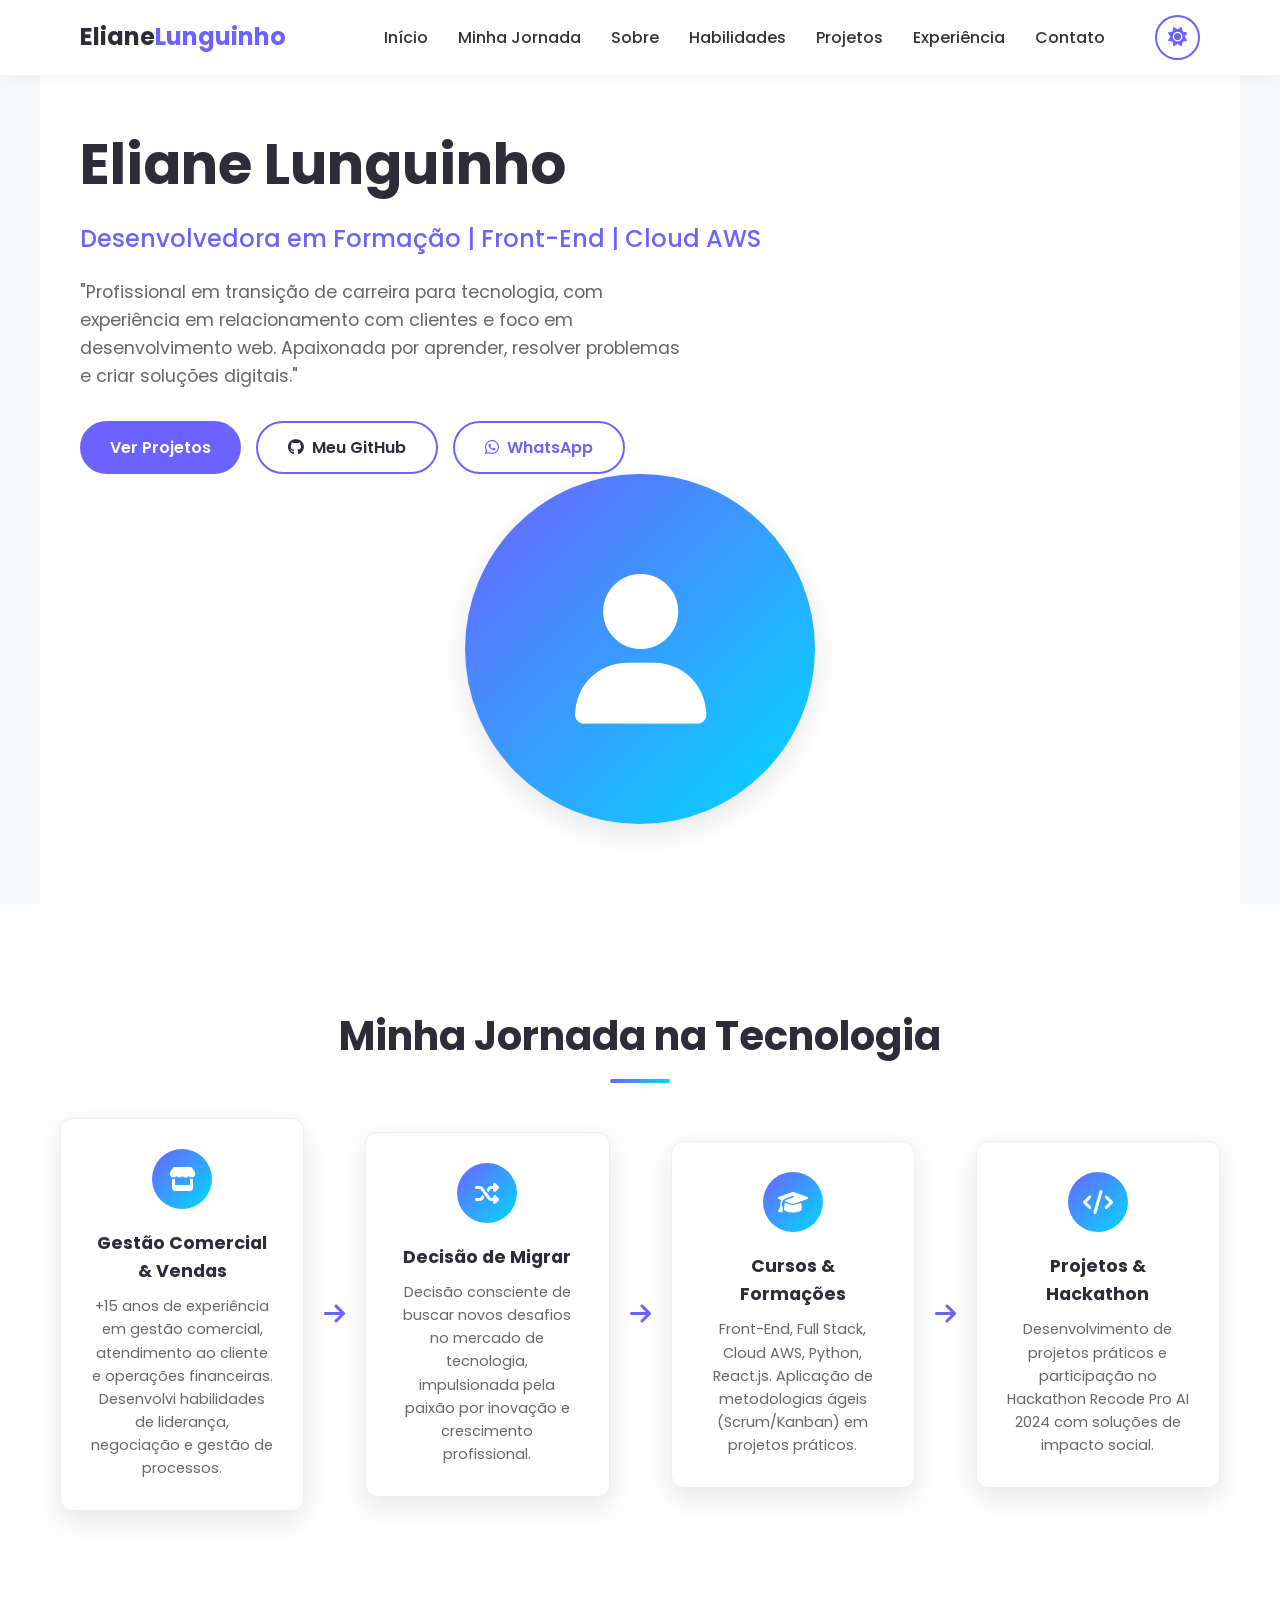
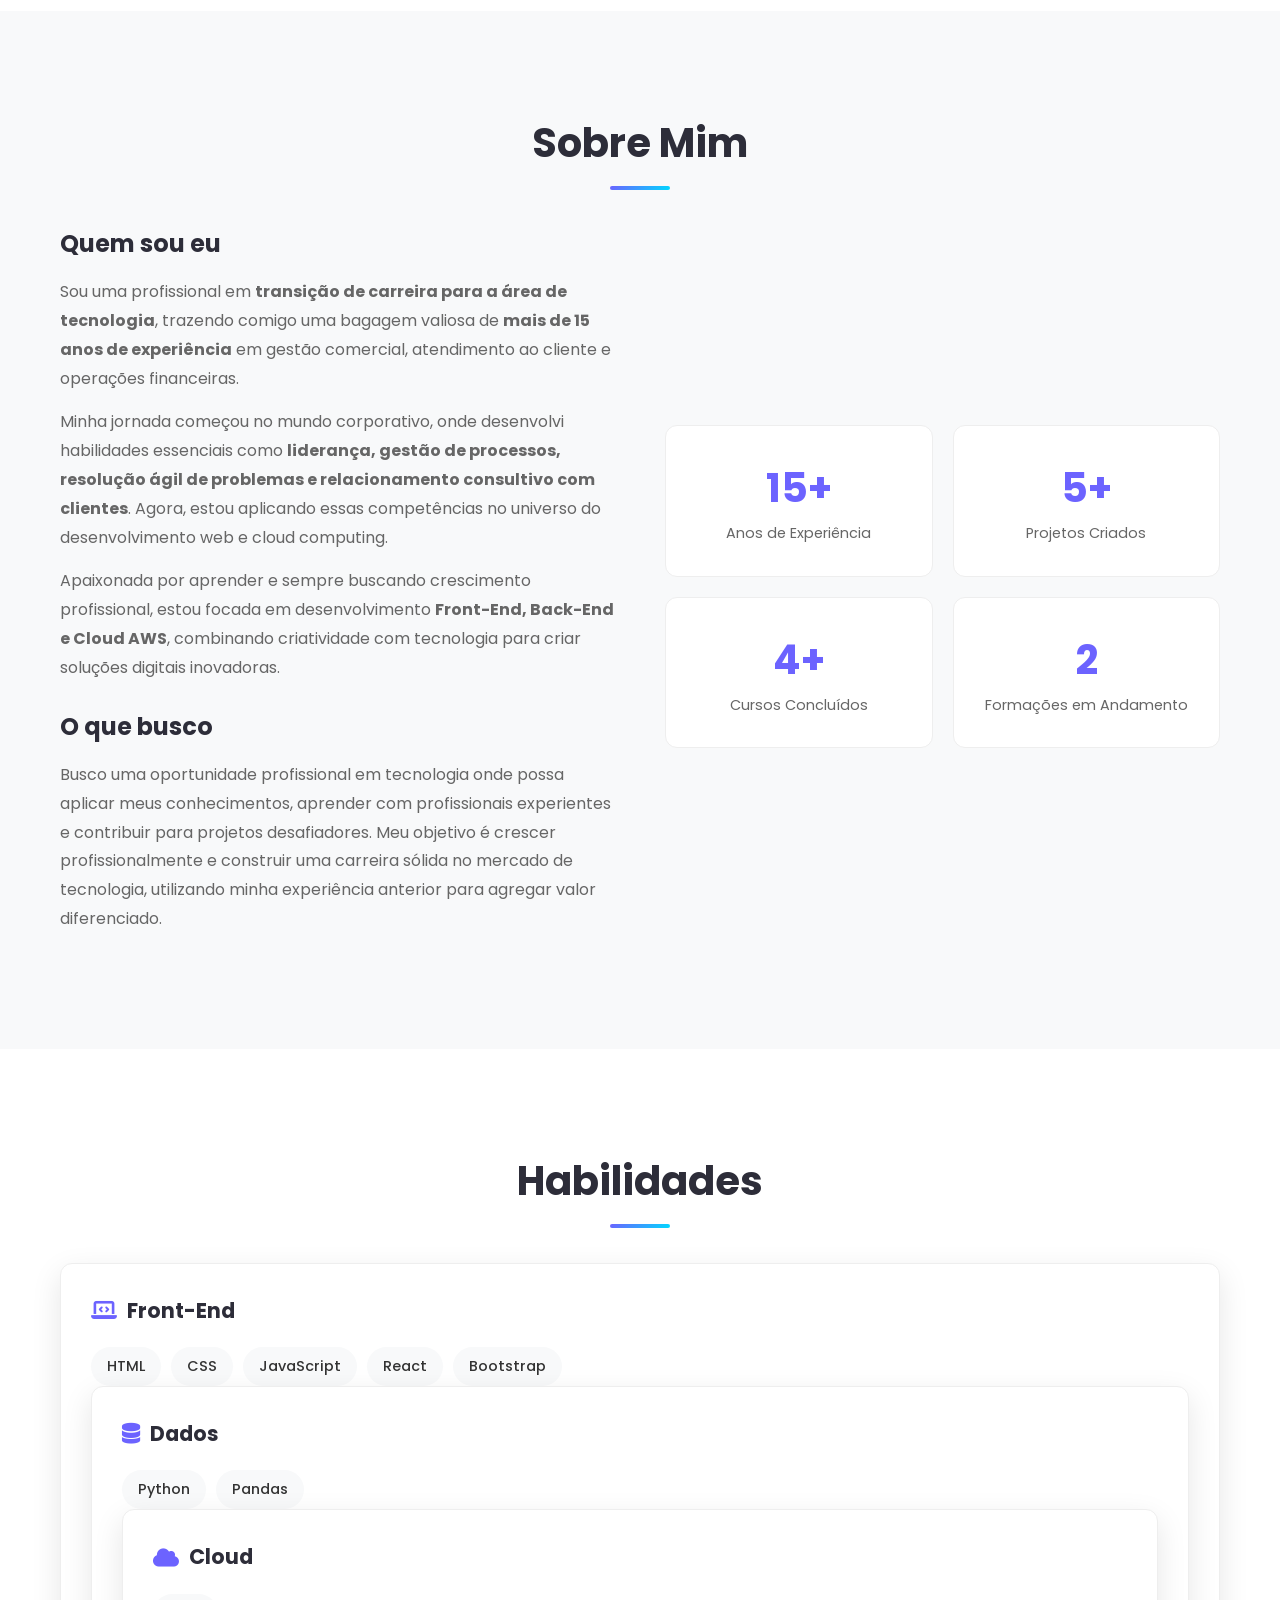
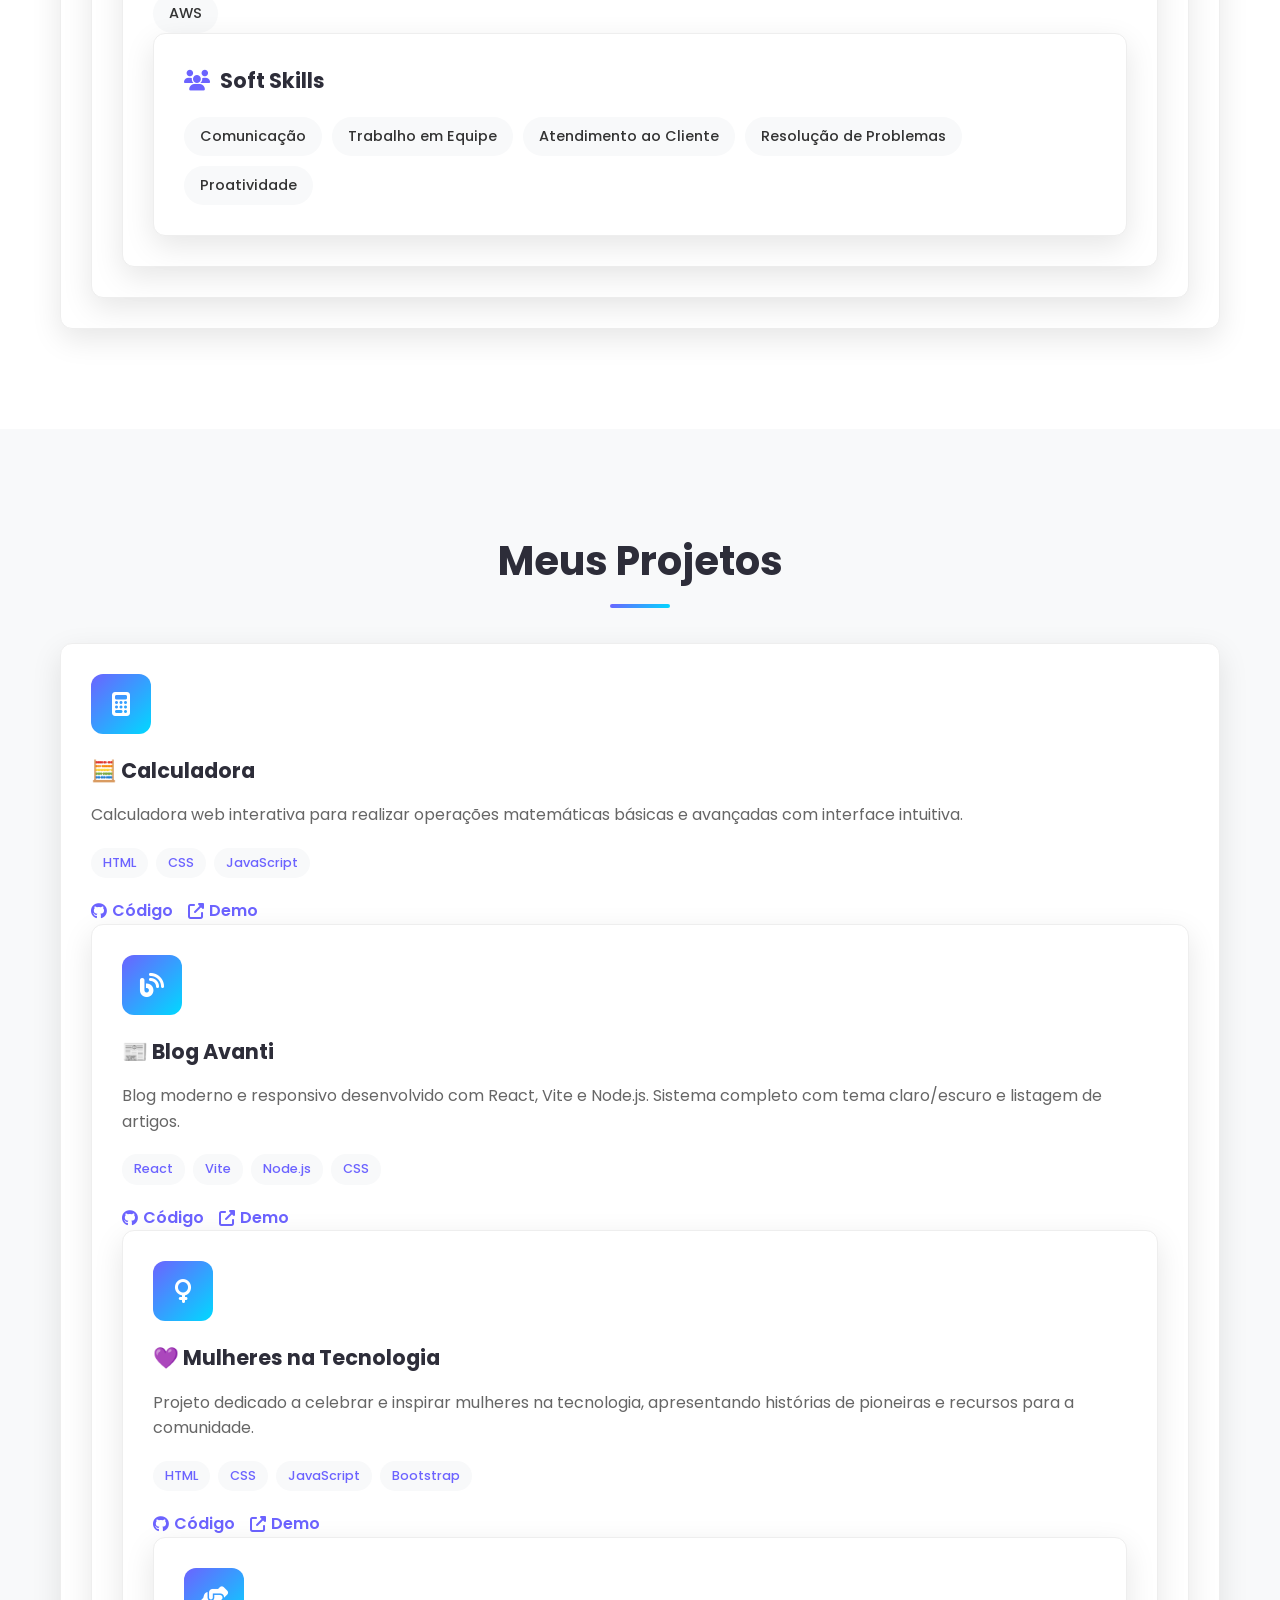
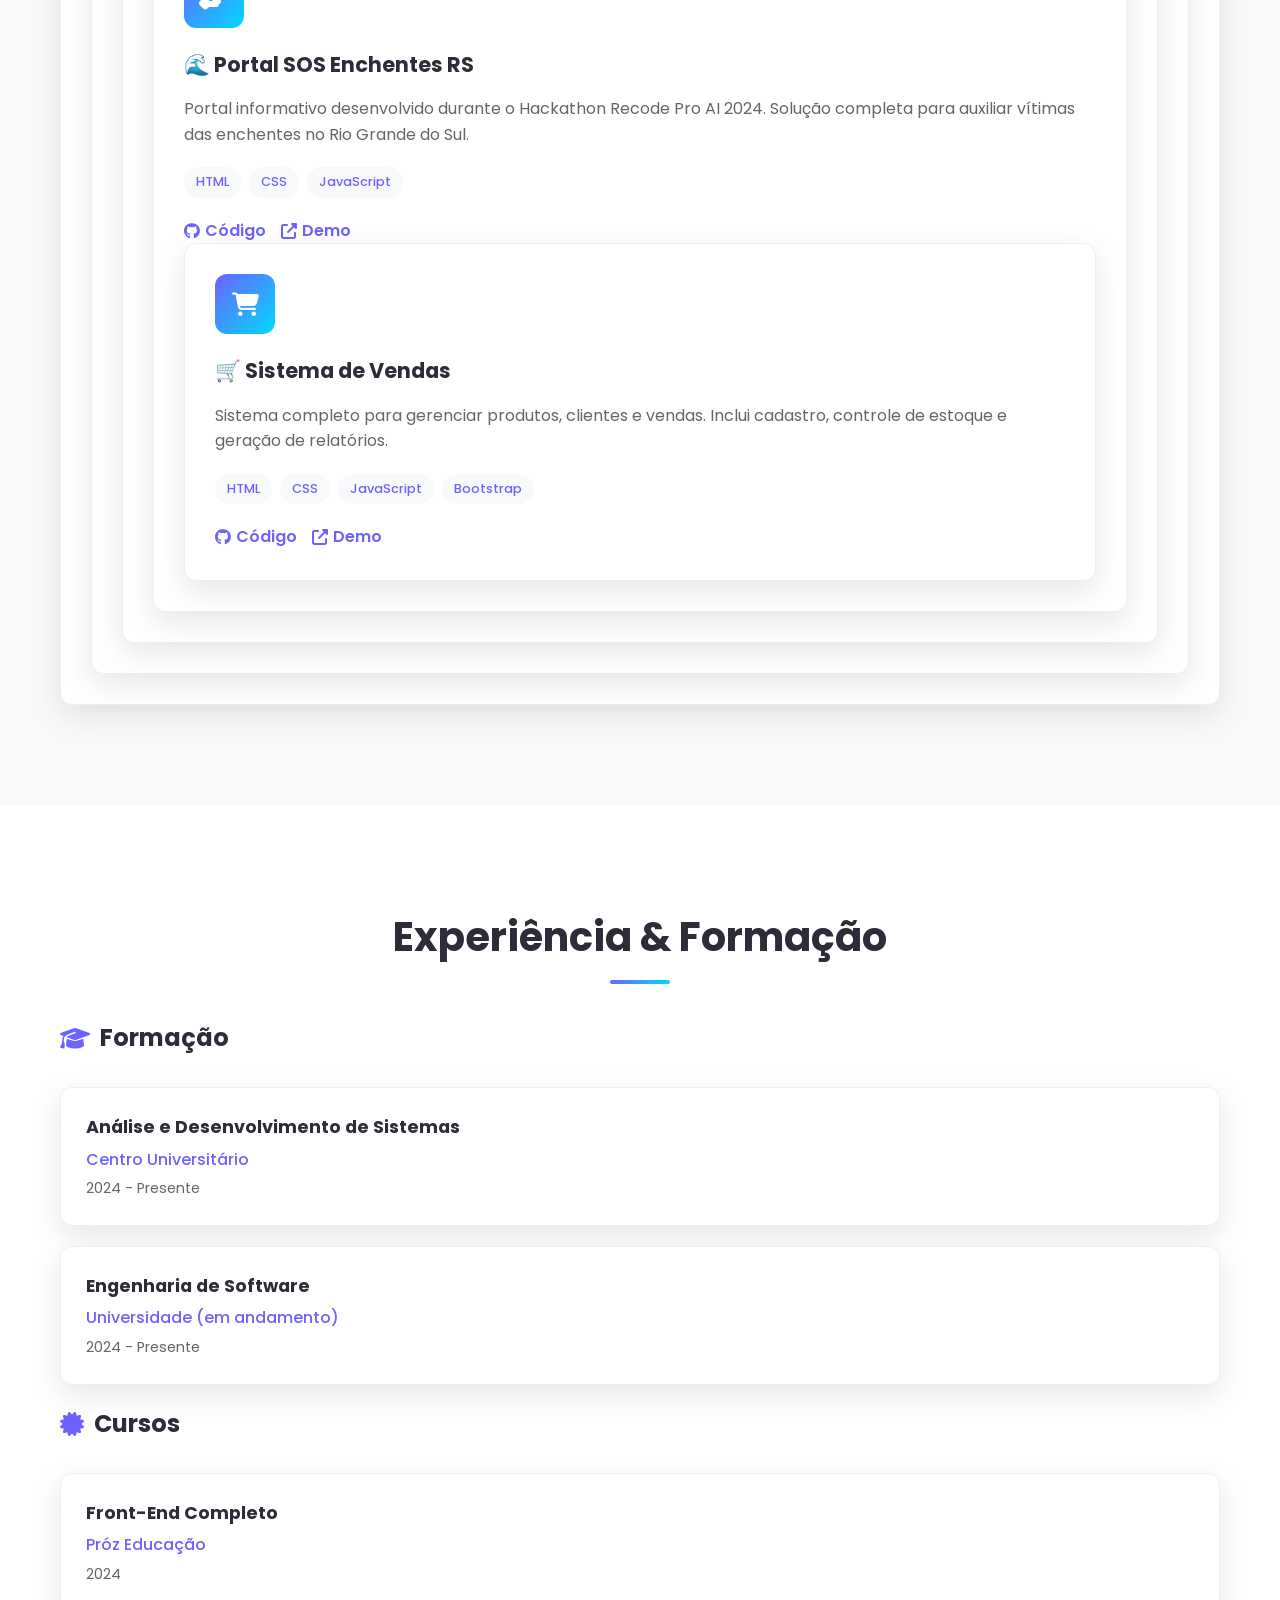
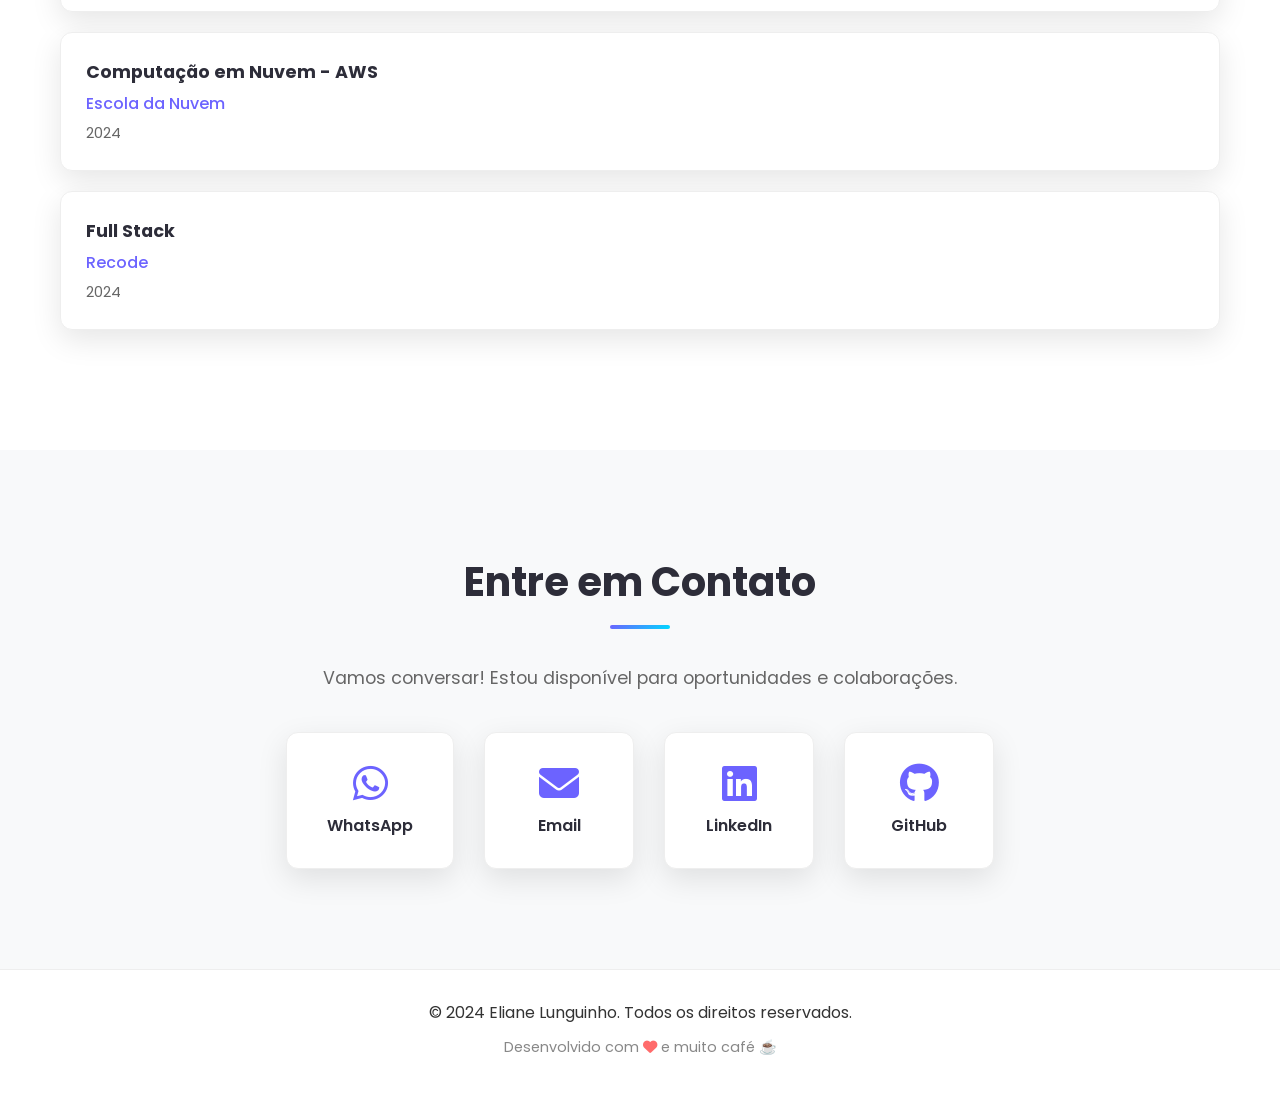
==== index.html @ 51c0f065 "first commit" ====
<!DOCTYPE html>
<html lang="pt-BR">
<head>
    <meta charset="UTF-8">
    <meta name="viewport" content="width=device-width, initial-scale=1.0">
    <title>Eliane Lunguinho | Desenvolvedora em Formação</title>
    <link rel="stylesheet" href="style.css">
    <link rel="preconnect" href="https://fonts.googleapis.com">
    <link rel="preconnect" href="https://fonts.gstatic.com" crossorigin>
    <link href="https://fonts.googleapis.com/css2?family=Poppins:wght@300;400;500;600;700&display=swap" rel="stylesheet">
    <link rel="stylesheet" href="https://cdnjs.cloudflare.com/ajax/libs/font-awesome/6.4.0/css/all.min.css">
</head>
<body>
    <!-- Header / Navegação -->
    <header class="header">
        <nav class="navbar">
            <div class="logo">
                <span class="logo-text">Eliane<span class="highlight">Lunguinho</span>
            </div>
            <ul class="nav-menu">
                <li><a href="#home">Início</a></li>
                <li><a href="#journey">Minha Jornada</a></li>
                <li><a href="#about">Sobre</a></li>
                <li><a href="#skills">Habilidades</a></li>
                <li><a href="#projects">Projetos</a></li>
                <li><a href="#experience">Experiência</a></li>
                <li><a href="#contact">Contato</a></li>
                <li>
                    <button class="theme-toggle" id="themeToggle" aria-label="Alternar tema">
                        <i class="fas fa-moon"></i>
                        <i class="fas fa-sun"></i>
                    </button>
                </li>
            </ul>
            <div class="hamburger">
                <span class="bar"></span>
                <span class="bar"></span>
                <span class="bar"></span>
            </div>
        </nav>
    </header>

    <!-- Hero Section -->
    <section id="home" class="hero">
        <div class="hero-content">
            <h1>Eliane Lunguinho</h1>
            <h2>Desenvolvedora em Formação | Front-End | Cloud AWS</h2>
            <p class="pitch">"Profissional em transição de carreira para tecnologia, com experiência em relacionamento com clientes e foco em desenvolvimento web. Apaixonada por aprender, resolver problemas e criar soluções digitais."</p>
            <div class="hero-buttons">
                <a href="#projects" class="btn btn-primary">Ver Projetos</a>
                <a href="https://github.com/ElianeLunguinho" target="_blank" rel="noopener noreferrer" class="btn btn-secondary"><i class="fab fa-github"></i> Meu GitHub</a>
                <a href="https://wa.me/5581987020752" target="_blank" rel="noopener noreferrer" class="btn btn-outline"><i class="fab fa-whatsapp"></i> WhatsApp</a>
            </div>
        <div class="hero-image">
            <div class="avatar-placeholder">
                <i class="fas fa-user"></i>
            </div>
    </section>

    <!-- Minha Jornada na Tecnologia -->
    <section id="journey" class="journey">
        <div class="container">
            <h2 class="section-title">Minha Jornada na Tecnologia</h2>
            <div class="journey-content">
                <div class="journey-card">
                    <div class="journey-icon">
                        <i class="fas fa-store"></i>
                    </div>
                    <h3>Gestão Comercial & Vendas</h3>
                    <p>+15 anos de experiência em gestão comercial, atendimento ao cliente e operações financeiras. Desenvolvi habilidades de liderança, negociação e gestão de processos.</p>
                </div>
                <div class="journey-arrow">
                    <i class="fas fa-arrow-right"></i>
                </div>
                <div class="journey-card">
                    <div class="journey-icon">
                        <i class="fas fa-random"></i>
                    </div>
                    <h3>Decisão de Migrar</h3>
                    <p>Decisão consciente de buscar novos desafios no mercado de tecnologia, impulsionada pela paixão por inovação e crescimento profissional.</p>
                </div>
                <div class="journey-arrow">
                    <i class="fas fa-arrow-right"></i>
                </div>
                <div class="journey-card">
                    <div class="journey-icon">
                        <i class="fas fa-graduation-cap"></i>
                    </div>
                    <h3>Cursos & Formações</h3>
                    <p>Front-End, Full Stack, Cloud AWS, Python, React.js. Aplicação de metodologias ágeis (Scrum/Kanban) em projetos práticos.</p>
                </div>
                <div class="journey-arrow">
                    <i class="fas fa-arrow-right"></i>
                </div>
                <div class="journey-card">
                    <div class="journey-icon">
                        <i class="fas fa-code"></i>
                    </div>
                    <h3>Projetos & Hackathon</h3>
                    <p>Desenvolvimento de projetos práticos e participação no Hackathon Recode Pro AI 2024 com soluções de impacto social.</p>
                </div>
        </div>
    </section>

    <!-- Sobre Mim -->
    <section id="about" class="about">
        <div class="container">
            <h2 class="section-title">Sobre Mim</h2>
            <div class="about-content">
                <div class="about-text">
                    <h3>Quem sou eu</h3>
                    <p>Sou uma profissional em <strong>transição de carreira para a área de tecnologia</strong>, trazendo comigo uma bagagem valiosa de <strong>mais de 15 anos de experiência</strong> em gestão comercial, atendimento ao cliente e operações financeiras.</p>
                    <p>Minha jornada começou no mundo corporativo, onde desenvolvi habilidades essenciais como <strong>liderança, gestão de processos, resolução ágil de problemas e relacionamento consultivo com clientes</strong>. Agora, estou aplicando essas competências no universo do desenvolvimento web e cloud computing.</p>
                    <p>Apaixonada por aprender e sempre buscando crescimento profissional, estou focada em desenvolvimento <strong>Front-End, Back-End e Cloud AWS</strong>, combinando criatividade com tecnologia para criar soluções digitais inovadoras.</p>
                    
                    <h3>O que busco</h3>
                    <p>Busco uma oportunidade profissional em tecnologia onde possa aplicar meus conhecimentos, aprender com profissionais experientes e contribuir para projetos desafiadores. Meu objetivo é crescer profissionalmente e construir uma carreira sólida no mercado de tecnologia, utilizando minha experiência anterior para agregar valor diferenciado.</p>
                </div>
                <div class="about-stats">
                    <div class="stat-item">
                        <span class="stat-number">15+</span>
                        <span class="stat-label">Anos de Experiência</span>
                    </div>
                    <div class="stat-item">
                        <span class="stat-number">5+</span>
                        <span class="stat-label">Projetos Criados</span>
                    </div>
                    <div class="stat-item">
                        <span class="stat-number">4+</span>
                        <span class="stat-label">Cursos Concluídos</span>
                    </div>
                    <div class="stat-item">
                        <span class="stat-number">2</span>
                        <span class="stat-label">Formações em Andamento</span>
                    </div>
                </div>
    </section>

    <!-- Habilidades -->
    <section id="skills" class="skills">
        <div class="container">
            <h2 class="section-title">Habilidades</h2>
            <div class="skills-grid">
                <div class="skill-category">
                    <h3><i class="fas fa-laptop-code"></i> Front-End</h3>
                    <div class="skill-tags">
                        <span class="skill-tag">HTML</span>
                        <span class="skill-tag">CSS</span>
                        <span class="skill-tag">JavaScript</span>
                        <span class="skill-tag">React</span>
                        <span class="skill-tag">Bootstrap</span>
                    </div>
                <div class="skill-category">
                    <h3><i class="fas fa-database"></i> Dados</h3>
                    <div class="skill-tags">
                        <span class="skill-tag">Python</span>
                        <span class="skill-tag">Pandas</span>
                    </div>
                <div class="skill-category">
                    <h3><i class="fas fa-cloud"></i> Cloud</h3>
                    <div class="skill-tags">
                        <span class="skill-tag">AWS</span>
                    </div>
                <div class="skill-category">
                    <h3><i class="fas fa-users"></i> Soft Skills</h3>
                    <div class="skill-tags">
                        <span class="skill-tag">Comunicação</span>
                        <span class="skill-tag">Trabalho em Equipe</span>
                        <span class="skill-tag">Atendimento ao Cliente</span>
                        <span class="skill-tag">Resolução de Problemas</span>
                        <span class="skill-tag">Proatividade</span>
                    </div>
            </div>
    </section>

    <!-- Projetos -->
    <section id="projects" class="projects">
        <div class="container">
            <h2 class="section-title">Meus Projetos</h2>
            <div class="projects-grid">
                <!-- Projeto 1: Calculadora -->
                <div class="project-card">
                    <div class="project-icon">
                        <i class="fas fa-calculator"></i>
                    </div>
                    <h3>🧮 Calculadora</h3>
                    <p class="project-description">Calculadora web interativa para realizar operações matemáticas básicas e avançadas com interface intuitiva.</p>
                    <div class="project-tech">
                        <span class="tech-tag">HTML</span>
                        <span class="tech-tag">CSS</span>
                        <span class="tech-tag">JavaScript</span>
                    </div>
                    <div class="project-links">
                        <a href="https://github.com/ElianeLunguinho/calculadora-" target="_blank" rel="noopener noreferrer" class="project-link"><i class="fab fa-github"></i> Código</a>
                        <a href="https://elianelunguinho.github.io/calculadora-/" target="_blank" rel="noopener noreferrer" class="project-link"><i class="fas fa-external-link-alt"></i> Demo</a>
                    </div>

                <!-- Projeto 2: Blog Avanti -->
                <div class="project-card">
                    <div class="project-icon">
                        <i class="fas fa-blog"></i>
                    </div>
                    <h3>📰 Blog Avanti</h3>
                    <p class="project-description">Blog moderno e responsivo desenvolvido com React, Vite e Node.js. Sistema completo com tema claro/escuro e listagem de artigos.</p>
                    <div class="project-tech">
                        <span class="tech-tag">React</span>
                        <span class="tech-tag">Vite</span>
                        <span class="tech-tag">Node.js</span>
                        <span class="tech-tag">CSS</span>
                    </div>
                    <div class="project-links">
                        <a href="https://github.com/ElianeLunguinho/BLOGAVANTI" target="_blank" rel="noopener noreferrer" class="project-link"><i class="fab fa-github"></i> Código</a>
                        <a href="https://elianelunguinho.github.io/BLOGAVANTI/" target="_blank" rel="noopener noreferrer" class="project-link"><i class="fas fa-external-link-alt"></i> Demo</a>
                    </div>

                <!-- Projeto 3: Mulheres na Tecnologia -->
                <div class="project-card">
                    <div class="project-icon">
                        <i class="fas fa-venus"></i>
                    </div>
                    <h3>💜 Mulheres na Tecnologia</h3>
                    <p class="project-description">Projeto dedicado a celebrar e inspirar mulheres na tecnologia, apresentando histórias de pioneiras e recursos para a comunidade.</p>
                    <div class="project-tech">
                        <span class="tech-tag">HTML</span>
                        <span class="tech-tag">CSS</span>
                        <span class="tech-tag">JavaScript</span>
                        <span class="tech-tag">Bootstrap</span>
                    </div>
                    <div class="project-links">
                        <a href="https://github.com/ElianeLunguinho/Mulheres-na-tecnologia-projeto-reco" target="_blank" rel="noopener noreferrer" class="project-link"><i class="fab fa-github"></i> Código</a>
                        <a href="https://mulheres-na-tecnologia-projeto-reco.vercel.app/" target="_blank" rel="noopener noreferrer" class="project-link"><i class="fas fa-external-link-alt"></i> Demo</a>
                    </div>

                <!-- Projeto 5: Portal SOS Enchentes RS - Hackathon Recode -->
                <div class="project-card">
                    <div class="project-icon">
                        <i class="fas fa-hands-helping"></i>
                    </div>
                    <h3>🌊 Portal SOS Enchentes RS</h3>
                    <p class="project-description">Portal informativo desenvolvido durante o Hackathon Recode Pro AI 2024. Solução completa para auxiliar vítimas das enchentes no Rio Grande do Sul.</p>
                    <div class="project-tech">
                        <span class="tech-tag">HTML</span>
                        <span class="tech-tag">CSS</span>
                        <span class="tech-tag">JavaScript</span>
                    </div>
                    <div class="project-links">
                        <a href="https://github.com/ElianeLunguinho/Hackathon2024Recode" target="_blank" rel="noopener noreferrer" class="project-link"><i class="fab fa-github"></i> Código</a>
                        <a href="projetos/Hackathon2024Recode/index.html" target="_blank" rel="noopener noreferrer" class="project-link"><i class="fas fa-external-link-alt"></i> Demo</a>
                    </div>

                <!-- Projeto 6: Sistema de Vendas -->
                <div class="project-card">
                    <div class="project-icon">
                        <i class="fas fa-shopping-cart"></i>
                    </div>
                    <h3>🛒 Sistema de Vendas</h3>
                    <p class="project-description">Sistema completo para gerenciar produtos, clientes e vendas. Inclui cadastro, controle de estoque e geração de relatórios.</p>
                    <div class="project-tech">
                        <span class="tech-tag">HTML</span>
                        <span class="tech-tag">CSS</span>
                        <span class="tech-tag">JavaScript</span>
                        <span class="tech-tag">Bootstrap</span>
                    </div>
                    <div class="project-links">
                        <a href="https://github.com/ElianeLunguinho/Sistema-De-Vendas" target="_blank" rel="noopener noreferrer" class="project-link"><i class="fab fa-github"></i> Código</a>
                        <a href="projetos/Sistema-De-Vendas/index.html" target="_blank" rel="noopener noreferrer" class="project-link"><i class="fas fa-external-link-alt"></i> Demo</a>
                    </div>
            </div>
    </section>

    <!-- Experiência e Formação -->
    <section id="experience" class="experience">
        <div class="container">
            <h2 class="section-title">Experiência & Formação</h2>
            <div class="experience-grid">
                <div class="experience-column">
                    <h3><i class="fas fa-graduation-cap"></i> Formação</h3>
                    <div class="experience-item">
                        <h4>Análise e Desenvolvimento de Sistemas</h4>
                        <p class="institution">Centro Universitário</p>
                        <p class="period">2024 - Presente</p>
                    </div>
                    <div class="experience-item">
                        <h4>Engenharia de Software</h4>
                        <p class="institution">Universidade (em andamento)</p>
                        <p class="period">2024 - Presente</p>
                    </div>
                <div class="experience-column">
                    <h3><i class="fas fa-certificate"></i> Cursos</h3>
                    <div class="experience-item">
                        <h4>Front-End Completo</h4>
                        <p class="institution">Próz Educação</p>
                        <p class="period">2024</p>
                    </div>
                    <div class="experience-item">
                        <h4>Computação em Nuvem - AWS</h4>
                        <p class="institution">Escola da Nuvem</p>
                        <p class="period">2024</p>
                    </div>
                    <div class="experience-item">
                        <h4>Full Stack</h4>
                        <p class="institution">Recode</p>
                        <p class="period">2024</p>
                    </div>
            </div>
    </section>

    <!-- Contato -->
    <section id="contact" class="contact">
        <div class="container">
            <h2 class="section-title">Entre em Contato</h2>
            <p class="contact-subtitle">Vamos conversar! Estou disponível para oportunidades e colaborações.</p>
            <div class="contact-links">
                <a href="https://wa.me/5581987020752" target="_blank" rel="noopener noreferrer" class="contact-link">
                    <i class="fab fa-whatsapp"></i>
                    <span>WhatsApp</span>
                </a>
                <a href="mailto:elianelunguinho123@gmail.com" target="_blank" rel="noopener noreferrer" class="contact-link">
                    <i class="fas fa-envelope"></i>
                    <span>Email</span>
                </a>
                <a href="https://www.linkedin.com/in/eliane-lunguinho" target="_blank" rel="noopener noreferrer" class="contact-link">
                    <i class="fab fa-linkedin"></i>
                    <span>LinkedIn</span>
                </a>
                <a href="https://github.com/ElianeLunguinho" target="_blank" rel="noopener noreferrer" class="contact-link">
                    <i class="fab fa-github"></i>
                    <span>GitHub</span>
                </a>
            </div>
    </section>

    <!-- Footer -->
    <footer class="footer">
        <div class="container">
            <p>&copy; 2024 Eliane Lunguinho. Todos os direitos reservados.</p>
            <p class="footer-note">Desenvolvido com <i class="fas fa-heart"></i> e muito café ☕</p>
        </div>
    </footer>

    <script src="script.js"></script>
</body>
</html>
---- style.css ----
/* ========================================
   Variables & Reset - Light Theme (Default)
======================================== */
:root {
    /* Light Theme Colors */
    --primary-color: #6C63FF;
    --secondary-color: #2D2D39;
    --accent-color: #00D9FF;
    --text-color: #333333;
    --text-light: #666666;
    --text-muted: #888888;
    --bg-light: #F8F9FA;
    --bg-white: #FFFFFF;
    --bg-card: #FFFFFF;
    --bg-gradient: linear-gradient(135deg, #6C63FF 0%, #00D9FF 100%);
    --shadow: 0 10px 30px rgba(0, 0, 0, 0.1);
    --shadow-hover: 0 20px 40px rgba(108, 99, 255, 0.2);
    --transition: all 0.3s ease;
    --border-radius: 12px;
    --max-width: 1200px;
    
    /* Theme specific */
    --header-bg: rgba(255, 255, 255, 0.95);
    --border-color: #eee;
    --nav-bg: #FFFFFF;
}

/* Dark Theme */
[data-theme="dark"] {
    --primary-color: #6C63FF;
    --secondary-color: #E0E0E0;
    --accent-color: #00D9FF;
    --text-color: #E0E0E0;
    --text-light: #A0A0A0;
    --text-muted: #707070;
    --bg-light: #0F0F1A;
    --bg-white: #1A1A2E;
    --bg-card: #16213E;
    --bg-gradient: linear-gradient(135deg, #6C63FF 0%, #00D9FF 100%);
    --shadow: 0 10px 30px rgba(0, 0, 0, 0.3);
    --shadow-hover: 0 20px 40px rgba(108, 99, 255, 0.25);
    --header-bg: rgba(15, 15, 26, 0.95);
    --border-color: rgba(108, 99, 255, 0.1);
    --nav-bg: #1A1A2E;
}

* {
    margin: 0;
    padding: 0;
    box-sizing: border-box;
}

html {
    scroll-behavior: smooth;
}

body {
    font-family: 'Poppins', sans-serif;
    line-height: 1.6;
    color: var(--text-color);
    background-color: var(--bg-light);
    transition: background-color 0.3s ease, color 0.3s ease;
}

a {
    text-decoration: none;
    color: inherit;
}

ul {
    list-style: none;
}

.container {
    max-width: var(--max-width);
    margin: 0 auto;
    padding: 0 20px;
}

/* ========================================
   Theme Toggle Button
======================================== */
.theme-toggle {
    background: var(--bg-card);
    border: 2px solid var(--primary-color);
    border-radius: 50%;
    width: 45px;
    height: 45px;
    cursor: pointer;
    display: flex;
    align-items: center;
    justify-content: center;
    transition: var(--transition);
    margin-left: 20px;
}

.theme-toggle:hover {
    transform: scale(1.1);
    box-shadow: 0 0 15px rgba(108, 99, 255, 0.4);
}

.theme-toggle i {
    font-size: 1.2rem;
    color: var(--primary-color);
    transition: var(--transition);
}

[data-theme="dark"] .theme-toggle .fa-sun {
    display: none;
}

[data-theme="dark"] .theme-toggle .fa-moon {
    display: block;
}

[data-theme="dark"] .theme-toggle .fa-sun {
    display: none;
}

[data-theme="dark"] .theme-toggle .fa-moon {
    display: none;
}

[data-theme="dark"] .theme-toggle .fa-sun {
    display: block;
}

.theme-toggle .fa-moon {
    display: none;
}

/* ========================================
   Header & Navigation
======================================== */
.header {
    position: fixed;
    top: 0;
    left: 0;
    width: 100%;
    background: var(--header-bg);
    -webkit-backdrop-filter: blur(10px);
    backdrop-filter: blur(10px);
    z-index: 1000;
    box-shadow: 0 2px 20px rgba(0, 0, 0, 0.05);
    transition: background 0.3s ease;
}

[data-theme="dark"] .header {
    box-shadow: 0 2px 20px rgba(0, 0, 0, 0.3);
}

.navbar {
    display: flex;
    justify-content: space-between;
    align-items: center;
    padding: 15px 40px;
    max-width: var(--max-width);
    margin: 0 auto;
}

.logo-text {
    font-size: 1.5rem;
    font-weight: 700;
    color: var(--secondary-color);
    transition: color 0.3s ease;
}

.logo-text .highlight {
    color: var(--primary-color);
}

.nav-menu {
    display: flex;
    gap: 30px;
    align-items: center;
}

.nav-menu a {
    font-weight: 500;
    color: var(--text-color);
    transition: var(--transition);
    position: relative;
}

.nav-menu a::after {
    content: '';
    position: absolute;
    bottom: -5px;
    left: 0;
    width: 0;
    height: 2px;
    background: var(--primary-color);
    transition: var(--transition);
}

.nav-menu a:hover {
    color: var(--primary-color);
}

.nav-menu a:hover::after {
    width: 100%;
}

.hamburger {
    display: none;
    cursor: pointer;
}

.bar {
    display: block;
    width: 25px;
    height: 3px;
    margin: 5px auto;
    background: var(--text-color);
    transition: var(--transition);
}

/* ========================================
   Hero Section
======================================== */
.hero {
    min-height: 100vh;
    display: flex;
    align-items: center;
    justify-content: space-between;
    padding: 120px 40px 80px;
    max-width: var(--max-width);
    margin: 0 auto;
    gap: 50px;
    background: var(--bg-white);
    transition: background 0.3s ease;
}

[data-theme="dark"] .hero {
    background: linear-gradient(180deg, #0F0F1A 0%, #1A1A2E 100%);
}

.hero-content {
    flex: 1;
}

.hero h1 {
    font-size: 3.5rem;
    font-weight: 700;
    color: var(--secondary-color);
    margin-bottom: 10px;
    animation: fadeInUp 0.8s ease;
    transition: color 0.3s ease;
}

.hero h2 {
    font-size: 1.5rem;
    font-weight: 500;
    color: var(--primary-color);
    margin-bottom: 20px;
    animation: fadeInUp 0.8s ease 0.2s both;
}

.pitch {
    font-size: 1.1rem;
    color: var(--text-light);
    margin-bottom: 30px;
    max-width: 600px;
    animation: fadeInUp 0.8s ease 0.4s both;
    transition: color 0.3s ease;
}

.hero-buttons {
    display: flex;
    flex-wrap: wrap;
    gap: 15px;
    animation: fadeInUp 0.8s ease 0.6s both;
}

.btn {
    padding: 12px 30px;
    border-radius: 30px;
    font-weight: 600;
    font-size: 1rem;
    transition: var(--transition);
    display: inline-flex;
    align-items: center;
    gap: 8px;
}

.btn-primary {
    background: var(--primary-color);
    color: white;
}

.btn-primary:hover {
    background: #5a52d5;
    transform: translateY(-3px);
    box-shadow: 0 10px 20px rgba(108, 99, 255, 0.3);
}

.btn-secondary {
    background: var(--bg-card);
    color: var(--secondary-color);
    border: 2px solid var(--primary-color);
}

[data-theme="dark"] .btn-secondary {
    color: white;
}

.btn-secondary:hover {
    background: var(--primary-color);
    color: white;
    transform: translateY(-3px);
    box-shadow: 0 10px 20px rgba(108, 99, 255, 0.4);
}

.btn-outline {
    border: 2px solid var(--primary-color);
    color: var(--primary-color);
}

.btn-outline:hover {
    background: var(--primary-color);
    color: white;
    transform: translateY(-3px);
}

.hero-image {
    flex: 1;
    display: flex;
    justify-content: center;
    animation: fadeInRight 1s ease;
}

.avatar-placeholder {
    width: 350px;
    height: 350px;
    border-radius: 50%;
    background: var(--bg-gradient);
    display: flex;
    align-items: center;
    justify-content: center;
    box-shadow: var(--shadow);
    transition: var(--transition);
}

[data-theme="dark"] .avatar-placeholder {
    box-shadow: 0 0 50px rgba(108, 99, 255, 0.4);
    border: 4px solid rgba(108, 99, 255, 0.3);
}

.avatar-placeholder i {
    font-size: 150px;
    color: white;
}

/* ========================================
   Section Title
======================================== */
.section-title {
    font-size: 2.5rem;
    font-weight: 700;
    color: var(--secondary-color);
    text-align: center;
    margin-bottom: 50px;
    position: relative;
    transition: color 0.3s ease;
}

.section-title::after {
    content: '';
    position: absolute;
    bottom: -15px;
    left: 50%;
    transform: translateX(-50%);
    width: 60px;
    height: 4px;
    background: var(--bg-gradient);
    border-radius: 2px;
}

/* ========================================
   Journey Section
======================================== */
.journey {
    padding: 100px 0;
    background: var(--bg-white);
    transition: background 0.3s ease;
}

[data-theme="dark"] .journey {
    background: #1A1A2E;
}

.journey-content {
    display: flex;
    align-items: center;
    justify-content: center;
    gap: 20px;
    flex-wrap: wrap;
}

.journey-card {
    background: var(--bg-card);
    padding: 30px;
    border-radius: var(--border-radius);
    box-shadow: var(--shadow);
    text-align: center;
    flex: 1;
    min-width: 200px;
    max-width: 250px;
    transition: var(--transition);
    border: 1px solid var(--border-color);
}

.journey-card:hover {
    transform: translateY(-10px);
    box-shadow: var(--shadow-hover);
    border-color: var(--primary-color);
}

.journey-icon {
    width: 60px;
    height: 60px;
    border-radius: 50%;
    background: var(--bg-gradient);
    display: flex;
    align-items: center;
    justify-content: center;
    margin: 0 auto 20px;
}

.journey-icon i {
    font-size: 24px;
    color: white;
}

.journey-card h3 {
    font-size: 1.1rem;
    color: var(--secondary-color);
    margin-bottom: 10px;
    transition: color 0.3s ease;
}

.journey-card p {
    font-size: 0.9rem;
    color: var(--text-light);
    transition: color 0.3s ease;
}

.journey-arrow {
    color: var(--primary-color);
    font-size: 1.5rem;
}

/* ========================================
   About Section
======================================== */
.about {
    padding: 100px 0;
    background: var(--bg-light);
    transition: background 0.3s ease;
}

[data-theme="dark"] .about {
    background: #0F0F1A;
}

.about-content {
    display: grid;
    grid-template-columns: 1fr 1fr;
    gap: 50px;
    align-items: center;
}

.about-text h3 {
    font-size: 1.5rem;
    color: var(--secondary-color);
    margin: 25px 0 15px;
    transition: color 0.3s ease;
}

.about-text h3:first-child {
    margin-top: 0;
}

.about-text p {
    color: var(--text-light);
    margin-bottom: 15px;
    line-height: 1.8;
    transition: color 0.3s ease;
}

.about-stats {
    display: grid;
    grid-template-columns: repeat(2, 1fr);
    gap: 20px;
}

.stat-item {
    background: var(--bg-card);
    padding: 30px;
    border-radius: var(--border-radius);
    text-align: center;
    color: white;
    transition: var(--transition);
    border: 1px solid var(--border-color);
}

[data-theme="dark"] .stat-item {
    border: 1px solid rgba(108, 99, 255, 0.2);
}

.stat-item:hover {
    transform: scale(1.05);
    border-color: var(--primary-color);
}

[data-theme="dark"] .stat-item:hover {
    box-shadow: 0 0 30px rgba(108, 99, 255, 0.2);
}

.stat-number {
    display: block;
    font-size: 2.5rem;
    font-weight: 700;
    color: var(--primary-color);
    transition: color 0.3s ease;
}

.stat-label {
    font-size: 0.9rem;
    color: var(--text-light);
    transition: color 0.3s ease;
}

/* ========================================
   Skills Section
======================================== */
.skills {
    padding: 100px 0;
    background: var(--bg-white);
    transition: background 0.3s ease;
}

[data-theme="dark"] .skills {
    background: #1A1A2E;
}

.skills-grid {
    display: grid;
    grid-template-columns: repeat(auto-fit, minmax(250px, 1fr));
    gap: 30px;
}

.skill-category {
    background: var(--bg-card);
    padding: 30px;
    border-radius: var(--border-radius);
    box-shadow: var(--shadow);
    transition: var(--transition);
    border: 1px solid var(--border-color);
}

.skill-category:hover {
    transform: translateY(-5px);
    box-shadow: var(--shadow-hover);
    border-color: var(--primary-color);
}

.skill-category h3 {
    font-size: 1.3rem;
    color: var(--secondary-color);
    margin-bottom: 20px;
    display: flex;
    align-items: center;
    gap: 10px;
    transition: color 0.3s ease;
}

.skill-category h3 i {
    color: var(--primary-color);
}

.skill-tags {
    display: flex;
    flex-wrap: wrap;
    gap: 10px;
}

.skill-tag {
    background: var(--bg-light);
    color: var(--text-color);
    padding: 8px 16px;
    border-radius: 20px;
    font-size: 0.9rem;
    font-weight: 500;
    transition: var(--transition);
}

[data-theme="dark"] .skill-tag {
    background: rgba(108, 99, 255, 0.15);
    color: var(--primary-color);
    border: 1px solid rgba(108, 99, 255, 0.2);
}

.skill-tag:hover {
    background: var(--primary-color);
    color: white;
}

/* ========================================
   Projects Section
======================================== */
.projects {
    padding: 100px 0;
    background: var(--bg-light);
    transition: background 0.3s ease;
}

[data-theme="dark"] .projects {
    background: #0F0F1A;
}

.projects-grid {
    display: grid;
    grid-template-columns: repeat(auto-fit, minmax(280px, 1fr));
    gap: 30px;
}

.project-card {
    background: var(--bg-card);
    border-radius: var(--border-radius);
    padding: 30px;
    box-shadow: var(--shadow);
    transition: var(--transition);
    border: 1px solid var(--border-color);
}

.project-card:hover {
    transform: translateY(-10px);
    box-shadow: var(--shadow-hover);
    border-color: var(--primary-color);
}

.project-icon {
    width: 60px;
    height: 60px;
    border-radius: var(--border-radius);
    background: var(--bg-gradient);
    display: flex;
    align-items: center;
    justify-content: center;
    margin-bottom: 20px;
}

.project-icon i {
    font-size: 24px;
    color: white;
}

.project-card h3 {
    font-size: 1.3rem;
    color: var(--secondary-color);
    margin-bottom: 15px;
    transition: color 0.3s ease;
}

.project-description {
    color: var(--text-light);
    margin-bottom: 20px;
    line-height: 1.6;
    transition: color 0.3s ease;
}

.project-tech {
    display: flex;
    flex-wrap: wrap;
    gap: 8px;
    margin-bottom: 20px;
}

.tech-tag {
    background: var(--bg-light);
    color: var(--primary-color);
    padding: 5px 12px;
    border-radius: 15px;
    font-size: 0.8rem;
    font-weight: 500;
    transition: var(--transition);
}

[data-theme="dark"] .tech-tag {
    background: rgba(108, 99, 255, 0.15);
    border: 1px solid rgba(108, 99, 255, 0.2);
}

.project-links {
    display: flex;
    gap: 15px;
}

.project-link {
    display: inline-flex;
    align-items: center;
    gap: 5px;
    color: var(--primary-color);
    font-weight: 600;
    transition: var(--transition);
}

.project-link:hover {
    color: var(--accent-color);
}

/* ========================================
   Experience Section
======================================== */
.experience {
    padding: 100px 0;
    background: var(--bg-white);
    transition: background 0.3s ease;
}

[data-theme="dark"] .experience {
    background: #1A1A2E;
}

.experience-grid {
    display: grid;
    grid-template-columns: repeat(auto-fit, minmax(300px, 1fr));
    gap: 40px;
}

.experience-column h3 {
    font-size: 1.5rem;
    color: var(--secondary-color);
    margin-bottom: 30px;
    display: flex;
    align-items: center;
    gap: 10px;
    transition: color 0.3s ease;
}

.experience-column h3 i {
    color: var(--primary-color);
}

.experience-item {
    background: var(--bg-card);
    padding: 25px;
    border-radius: var(--border-radius);
    box-shadow: var(--shadow);
    margin-bottom: 20px;
    transition: var(--transition);
    border: 1px solid var(--border-color);
}

.experience-item:hover {
    transform: translateX(10px);
    border-color: var(--primary-color);
}

.experience-item h4 {
    font-size: 1.1rem;
    color: var(--secondary-color);
    margin-bottom: 5px;
    transition: color 0.3s ease;
}

.experience-item .institution {
    color: var(--primary-color);
    font-weight: 500;
    margin-bottom: 5px;
}

.experience-item .period {
    color: var(--text-light);
    font-size: 0.9rem;
    transition: color 0.3s ease;
}

/* ========================================
   Contact Section
======================================== */
.contact {
    padding: 100px 0;
    text-align: center;
    background: var(--bg-light);
    transition: background 0.3s ease;
}

[data-theme="dark"] .contact {
    background: #0F0F1A;
}

.contact-subtitle {
    font-size: 1.1rem;
    color: var(--text-light);
    margin-bottom: 40px;
    transition: color 0.3s ease;
}

.contact-links {
    display: flex;
    justify-content: center;
    gap: 30px;
    flex-wrap: wrap;
}

.contact-link {
    display: flex;
    flex-direction: column;
    align-items: center;
    gap: 10px;
    padding: 30px 40px;
    background: var(--bg-card);
    border-radius: var(--border-radius);
    box-shadow: var(--shadow);
    transition: var(--transition);
    min-width: 150px;
    border: 1px solid var(--border-color);
}

.contact-link:hover {
    transform: translateY(-10px);
    box-shadow: var(--shadow-hover);
    border-color: var(--primary-color);
}

.contact-link i {
    font-size: 2.5rem;
    color: var(--primary-color);
}

.contact-link span {
    font-weight: 600;
    color: var(--secondary-color);
    transition: color 0.3s ease;
}

/* ========================================
   Footer
======================================== */
.footer {
    background: var(--bg-card);
    color: var(--text-color);
    padding: 30px 0;
    text-align: center;
    border-top: 1px solid var(--border-color);
    transition: all 0.3s ease;
}

[data-theme="dark"] .footer {
    background: #0a0a14;
    border-top: 1px solid rgba(108, 99, 255, 0.2);
}

[data-theme="dark"] .footer p {
    color: var(--text-light);
}

.footer p {
    margin-bottom: 10px;
}

.footer-note {
    color: var(--text-muted);
    font-size: 0.9rem;
    transition: color 0.3s ease;
}

[data-theme="dark"] .footer-note {
    color: var(--text-muted);
}

.footer-note i {
    color: #ff6b6b;
}

/* ========================================
   Animations
======================================== */
@keyframes fadeInUp {
    from {
        opacity: 0;
        transform: translateY(30px);
    }
    to {
        opacity: 1;
        transform: translateY(0);
    }
}

@keyframes fadeInRight {
    from {
        opacity: 0;
        transform: translateX(30px);
    }
    to {
        opacity: 1;
        transform: translateX(0);
    }
}

/* ========================================
   Responsive Design
======================================== */
@media (max-width: 992px) {
    .hero {
        flex-direction: column;
        text-align: center;
        padding: 100px 20px 60px;
    }

    .hero-content {
        order: 2;
    }

    .hero-image {
        order: 1;
    }

    .pitch {
        margin: 0 auto 30px;
    }

    .hero-buttons {
        justify-content: center;
    }

    .about-content {
        grid-template-columns: 1fr;
    }

    .about-stats {
        justify-items: center;
    }
}

@media (max-width: 768px) {
    .navbar {
        padding: 15px 20px;
    }

    .hamburger {
        display: block;
        z-index: 1001;
    }

    .hamburger.active .bar:nth-child(1) {
        transform: translateY(8px) rotate(45deg);
    }

    .hamburger.active .bar:nth-child(2) {
        opacity: 0;
    }

    .hamburger.active .bar:nth-child(3) {
        transform: translateY(-8px) rotate(-45deg);
    }

    .nav-menu {
        position: fixed;
        left: -100%;
        top: 0;
        gap: 0;
        flex-direction: column;
        background: var(--nav-bg);
        width: 100%;
        height: 100vh;
        text-align: center;
        transition: 0.3s;
        padding-top: 80px;
    }

    .nav-menu.active {
        left: 0;
    }

    .nav-menu li {
        padding: 20px;
    }

    .hero h1 {
        font-size: 2.5rem;
    }

    .hero h2 {
        font-size: 1.2rem;
    }

    .avatar-placeholder {
        width: 250px;
        height: 250px;
    }

    .avatar-placeholder i {
        font-size: 100px;
    }

    .section-title {
        font-size: 2rem;
    }

    .journey-content {
        flex-direction: column;
    }

    .journey-arrow {
        transform: rotate(90deg);
    }

    .journey-card {
        max-width: 100%;
    }
}

@media (max-width: 480px) {
    .hero h1 {
        font-size: 2rem;
    }

    .btn {
        padding: 10px 20px;
        font-size: 0.9rem;
    }

    .hero-buttons {
        flex-direction: column;
        align-items: center;
    }

    .section-title {
        font-size: 1.8rem;
    }

    .stat-item {
        padding: 20px;
    }

    .stat-number {
        font-size: 2rem;
    }
}
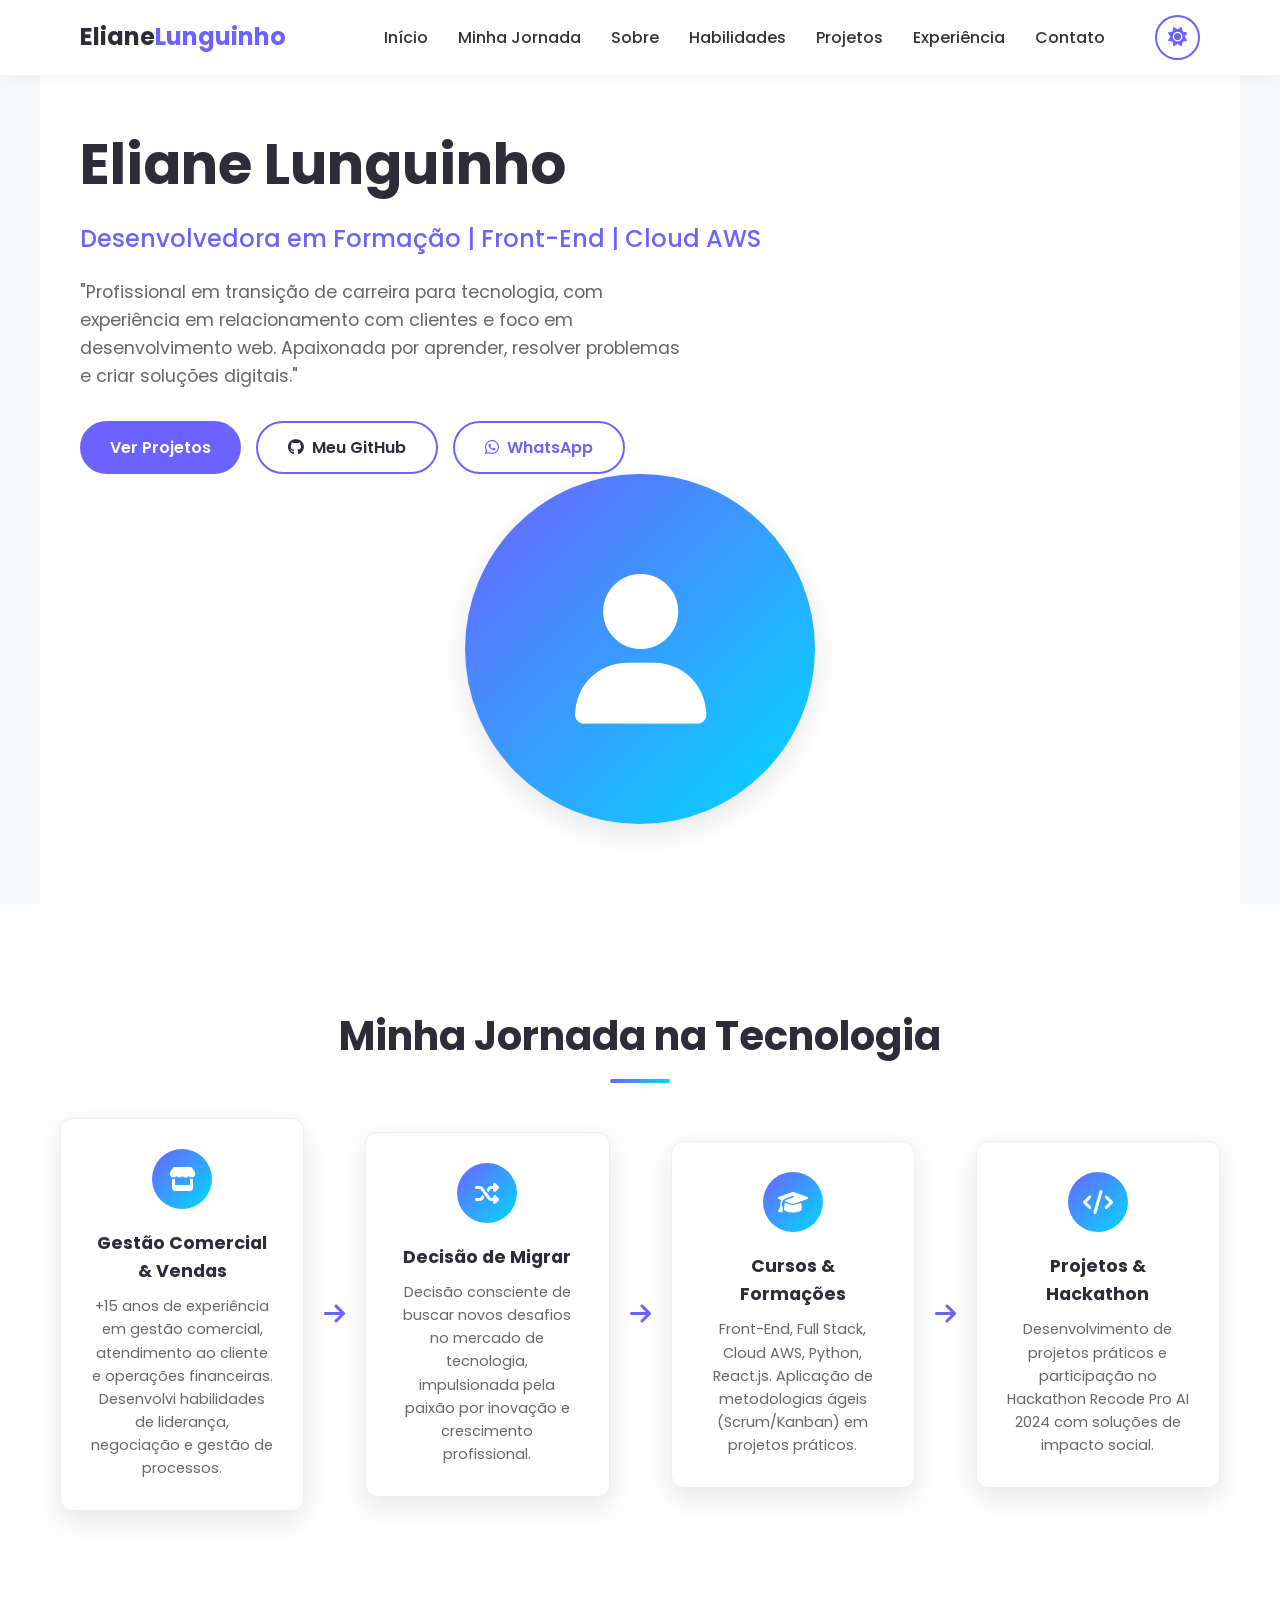
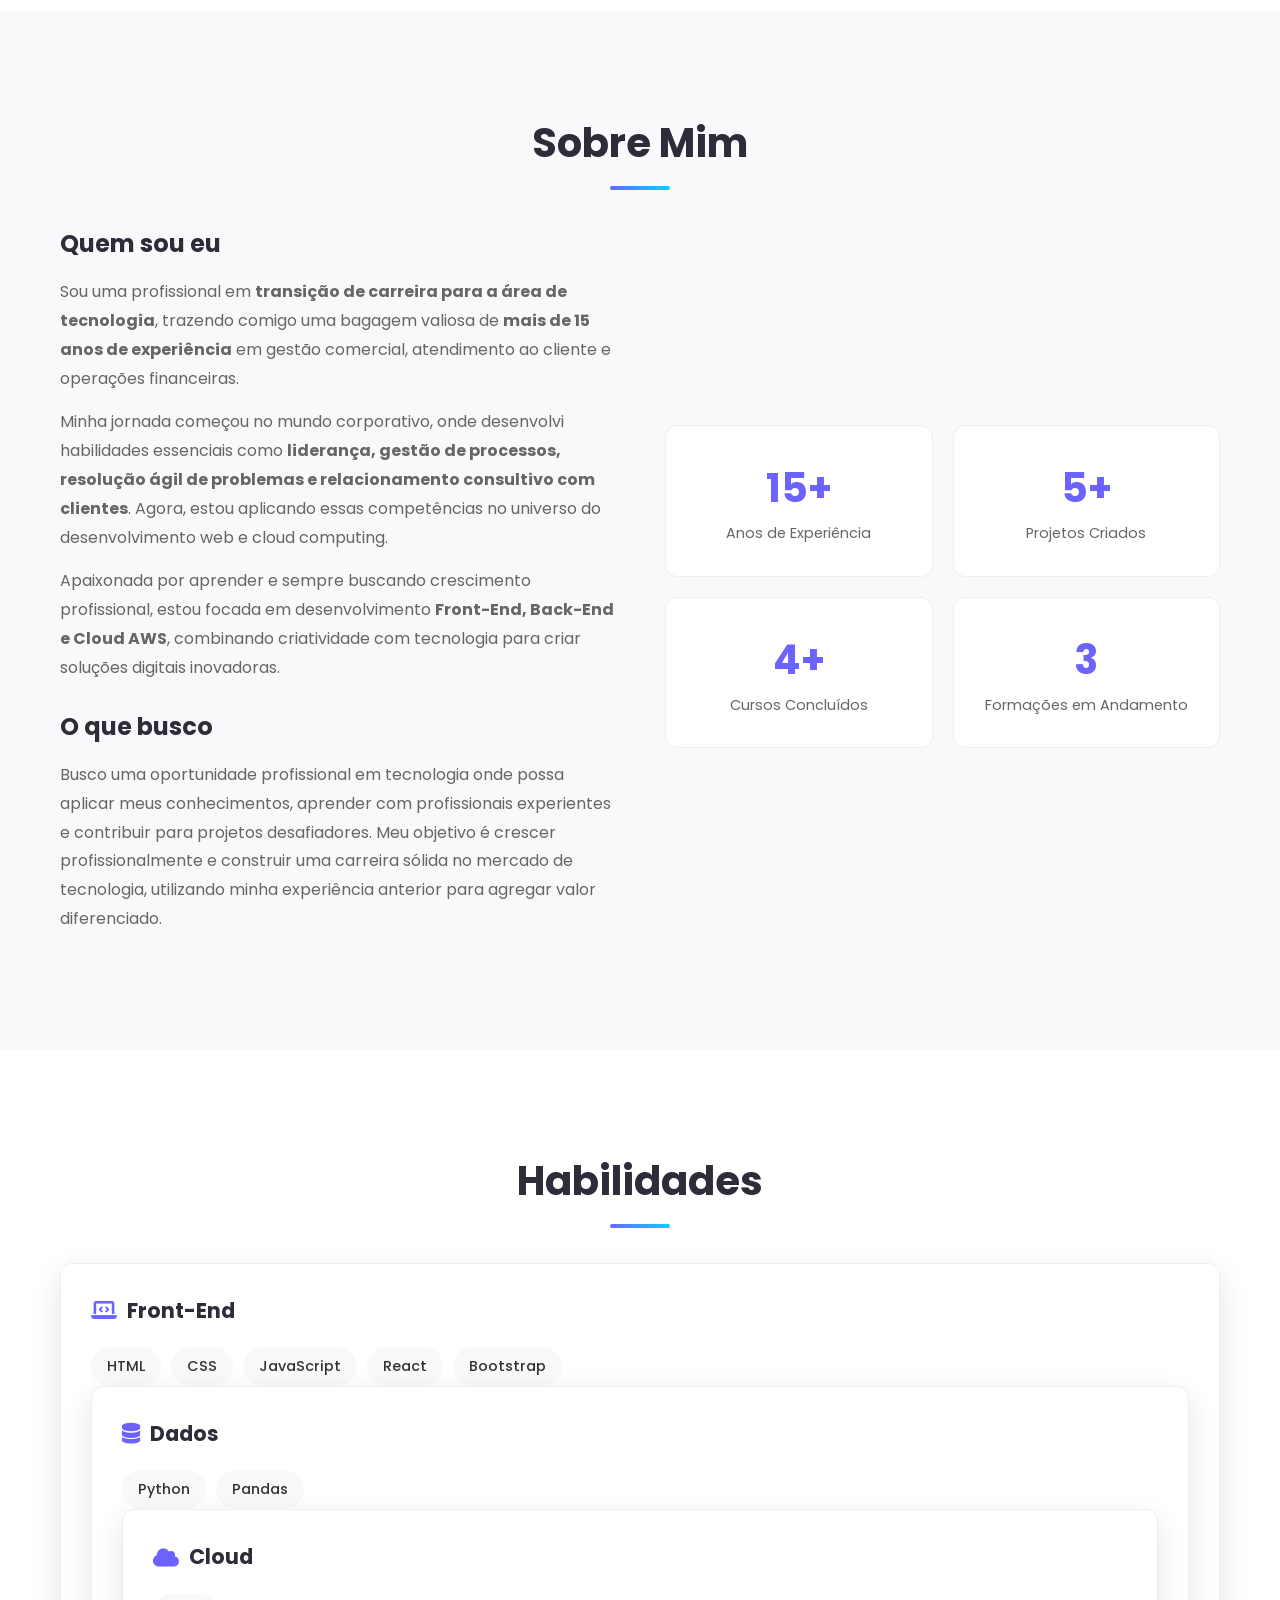
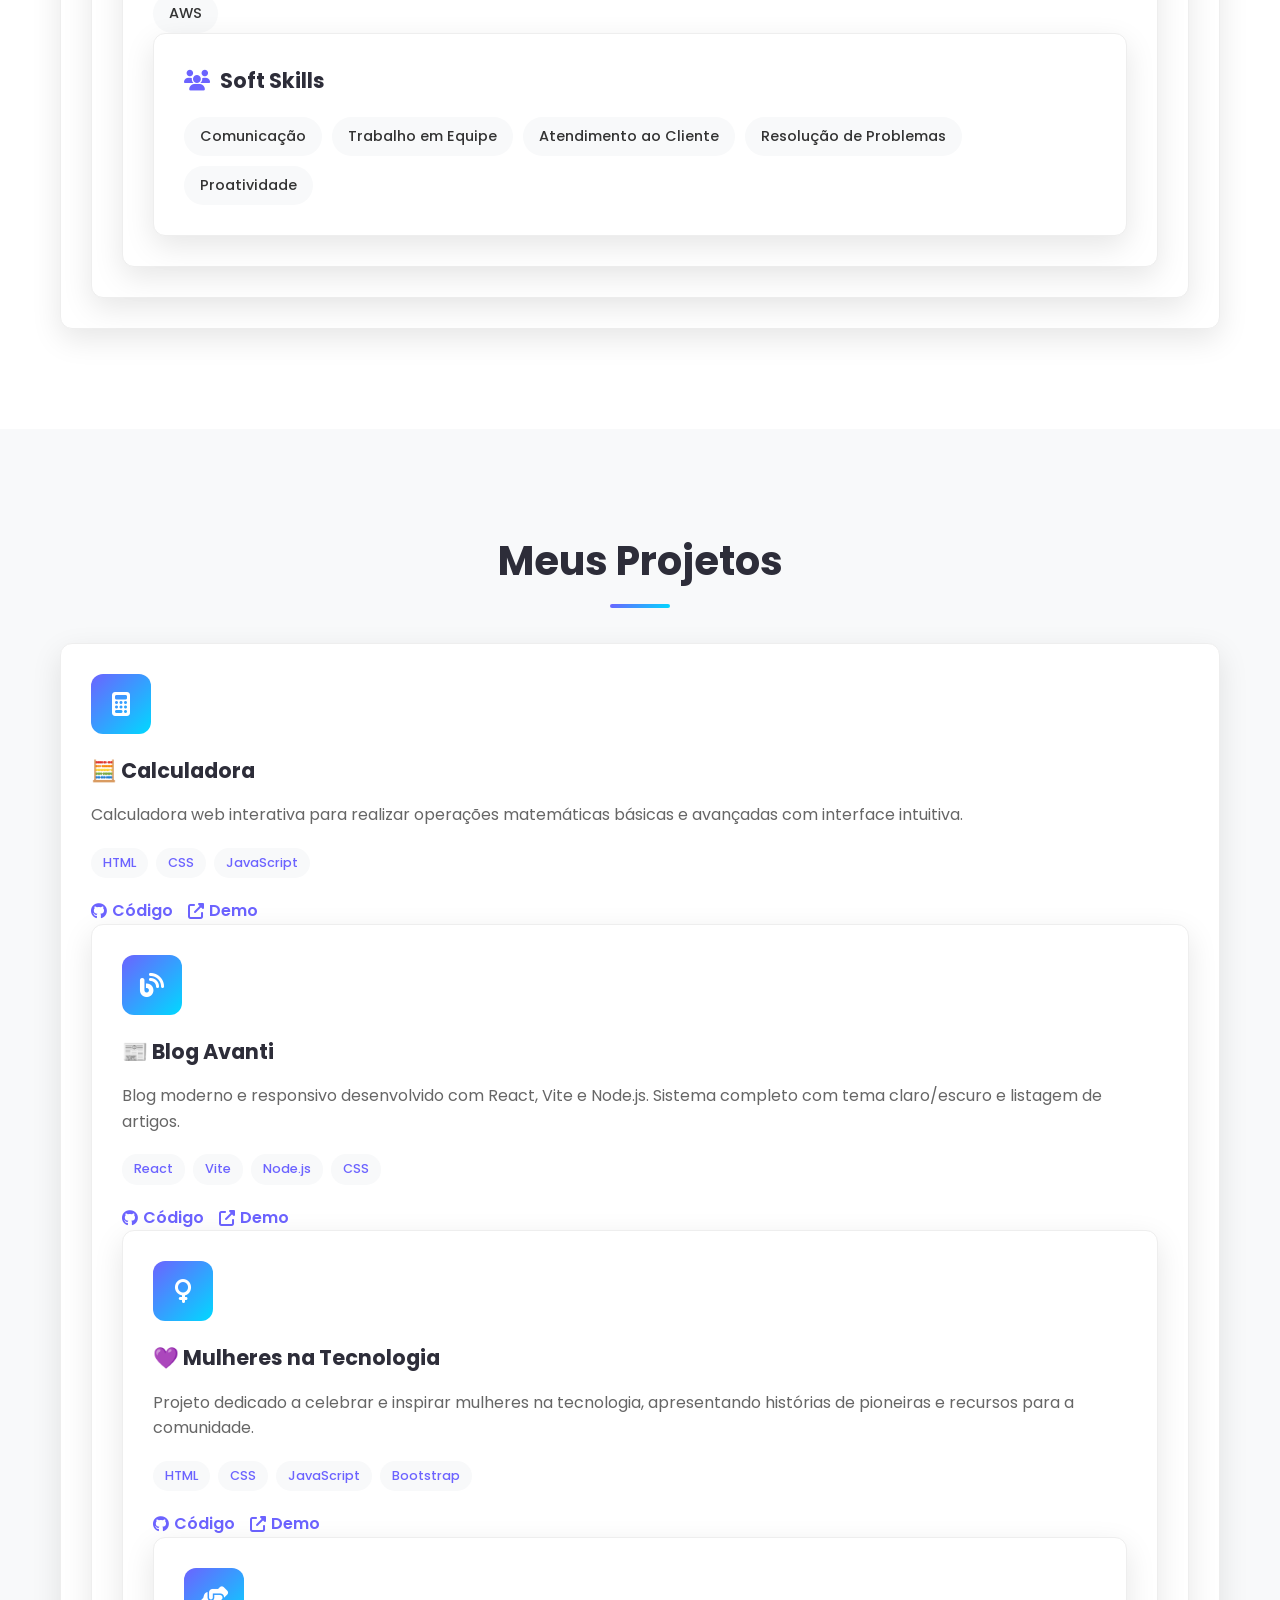
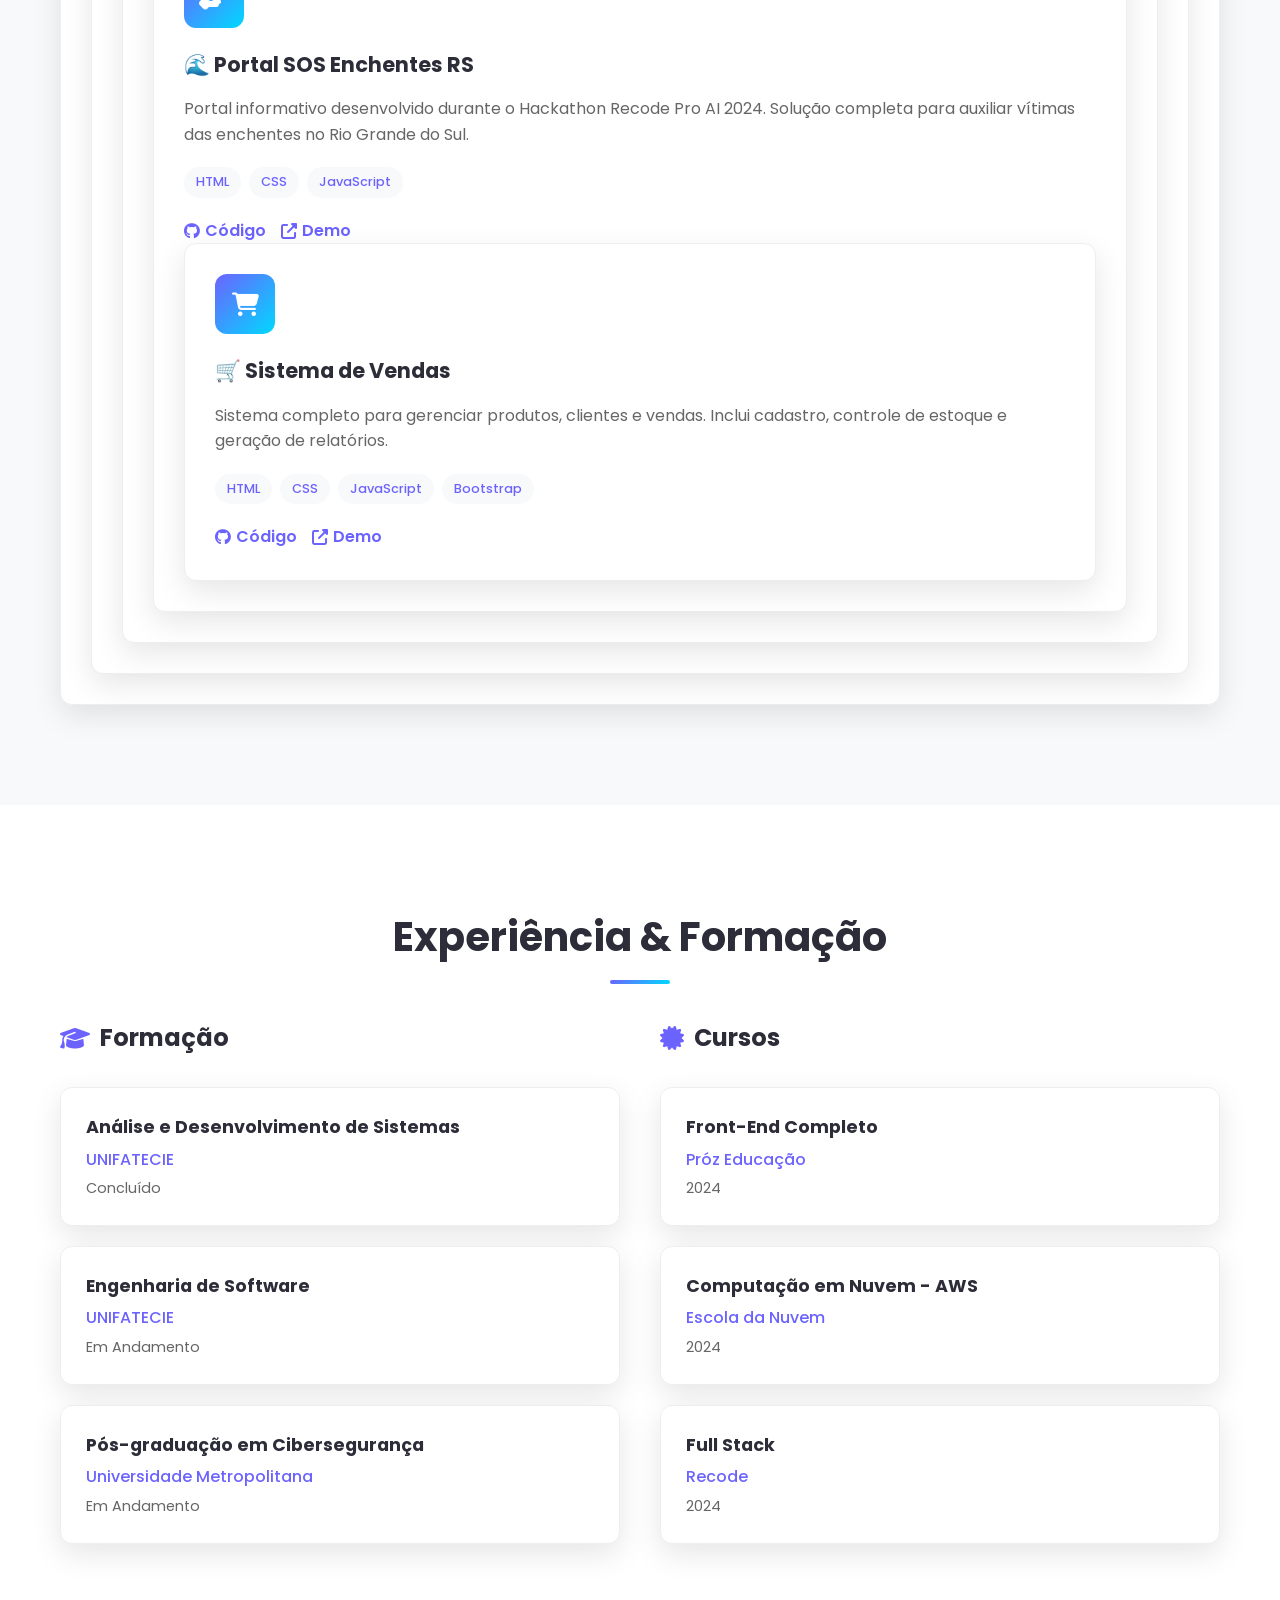
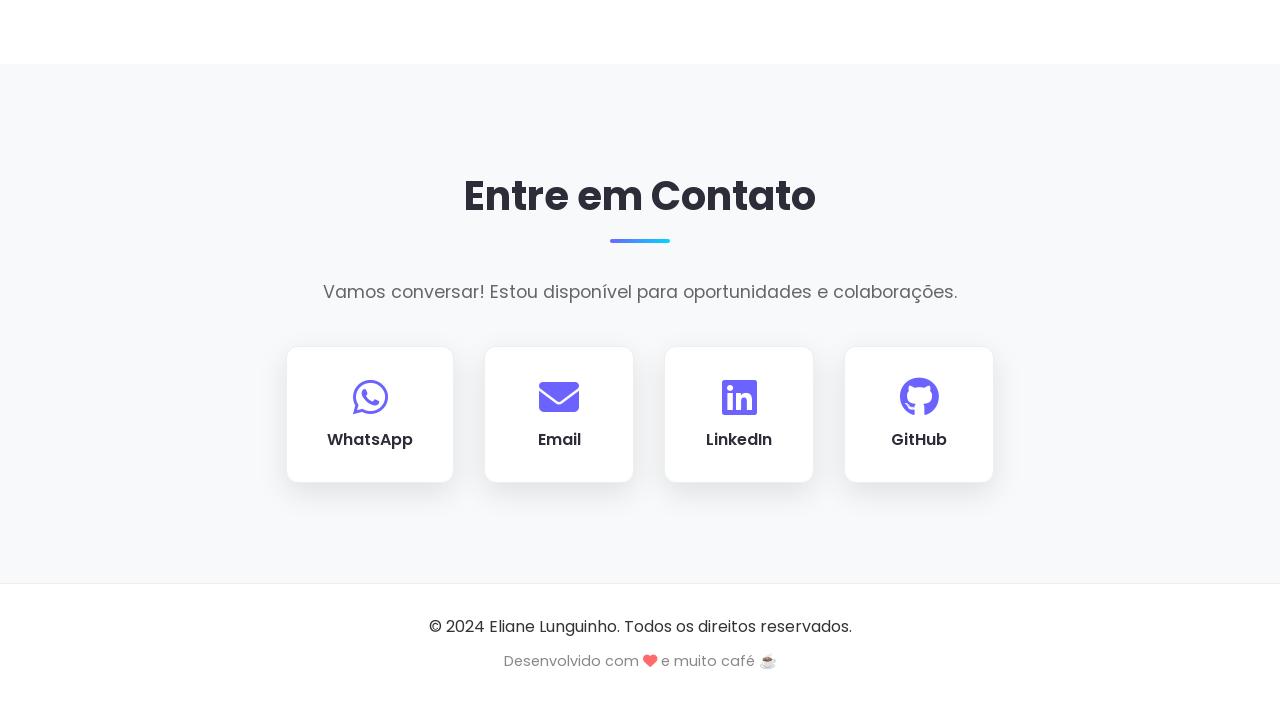
==== commit 5d9db964: "Atualiza formação: UNIFATECIE e pós Cibersegurança" ====
--- a/index.html
+++ b/index.html
@@ -130,7 +130,7 @@
                         <span class="stat-label">Cursos Concluídos</span>
                     </div>
                     <div class="stat-item">
-                        <span class="stat-number">2</span>
+                        <span class="stat-number">3</span>
                         <span class="stat-label">Formações em Andamento</span>
                     </div>
                 </div>
@@ -245,7 +245,7 @@
                     </div>
                     <div class="project-links">
                         <a href="https://github.com/ElianeLunguinho/Hackathon2024Recode" target="_blank" rel="noopener noreferrer" class="project-link"><i class="fab fa-github"></i> Código</a>
-                        <a href="projetos/Hackathon2024Recode/index.html" target="_blank" rel="noopener noreferrer" class="project-link"><i class="fas fa-external-link-alt"></i> Demo</a>
+                        <a href="https://meu-reposit-rio-nu.vercel.app/projetos/Hackathon2024Recode/index.html" target="_blank" rel="noopener noreferrer" class="project-link"><i class="fas fa-external-link-alt"></i> Demo</a>
                     </div>
 
                 <!-- Projeto 6: Sistema de Vendas -->
@@ -263,7 +263,7 @@
                     </div>
                     <div class="project-links">
                         <a href="https://github.com/ElianeLunguinho/Sistema-De-Vendas" target="_blank" rel="noopener noreferrer" class="project-link"><i class="fab fa-github"></i> Código</a>
-                        <a href="projetos/Sistema-De-Vendas/index.html" target="_blank" rel="noopener noreferrer" class="project-link"><i class="fas fa-external-link-alt"></i> Demo</a>
+                        <a href="https://meu-reposit-rio-nu.vercel.app/projetos/Sistema-De-Vendas/index.html" target="_blank" rel="noopener noreferrer" class="project-link"><i class="fas fa-external-link-alt"></i> Demo</a>
                     </div>
             </div>
     </section>
@@ -277,14 +277,20 @@
                     <h3><i class="fas fa-graduation-cap"></i> Formação</h3>
                     <div class="experience-item">
                         <h4>Análise e Desenvolvimento de Sistemas</h4>
-                        <p class="institution">Centro Universitário</p>
-                        <p class="period">2024 - Presente</p>
+                        <p class="institution">UNIFATECIE</p>
+                        <p class="period">Concluído</p>
                     </div>
                     <div class="experience-item">
                         <h4>Engenharia de Software</h4>
-                        <p class="institution">Universidade (em andamento)</p>
-                        <p class="period">2024 - Presente</p>
-                    </div>
+                        <p class="institution">UNIFATECIE</p>
+                        <p class="period">Em Andamento</p>
+                    </div>
+                    <div class="experience-item">
+                        <h4>Pós-graduação em Cibersegurança</h4>
+                        <p class="institution">Universidade Metropolitana</p>
+                        <p class="period">Em Andamento</p>
+                    </div>
+                </div>
                 <div class="experience-column">
                     <h3><i class="fas fa-certificate"></i> Cursos</h3>
                     <div class="experience-item">
@@ -328,6 +334,7 @@
                     <span>GitHub</span>
                 </a>
             </div>
+        </div>
     </section>
 
     <!-- Footer -->
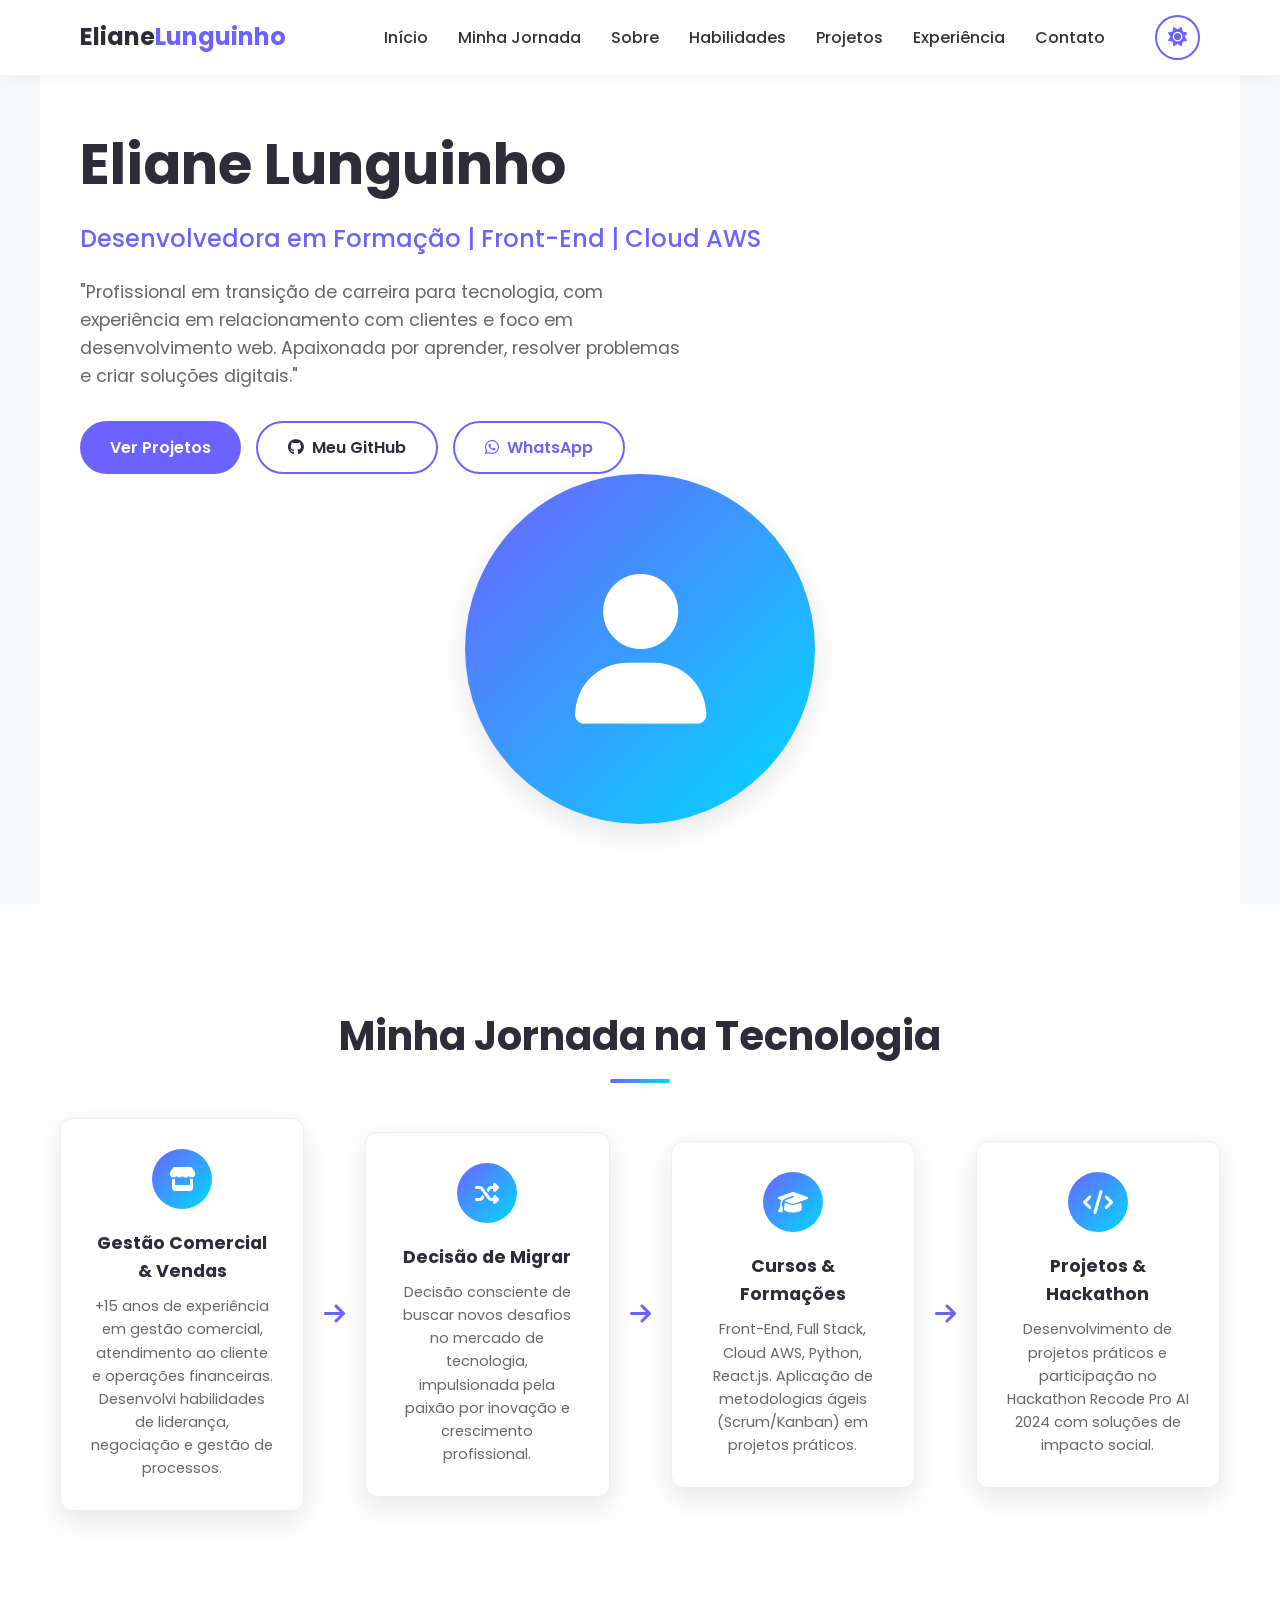
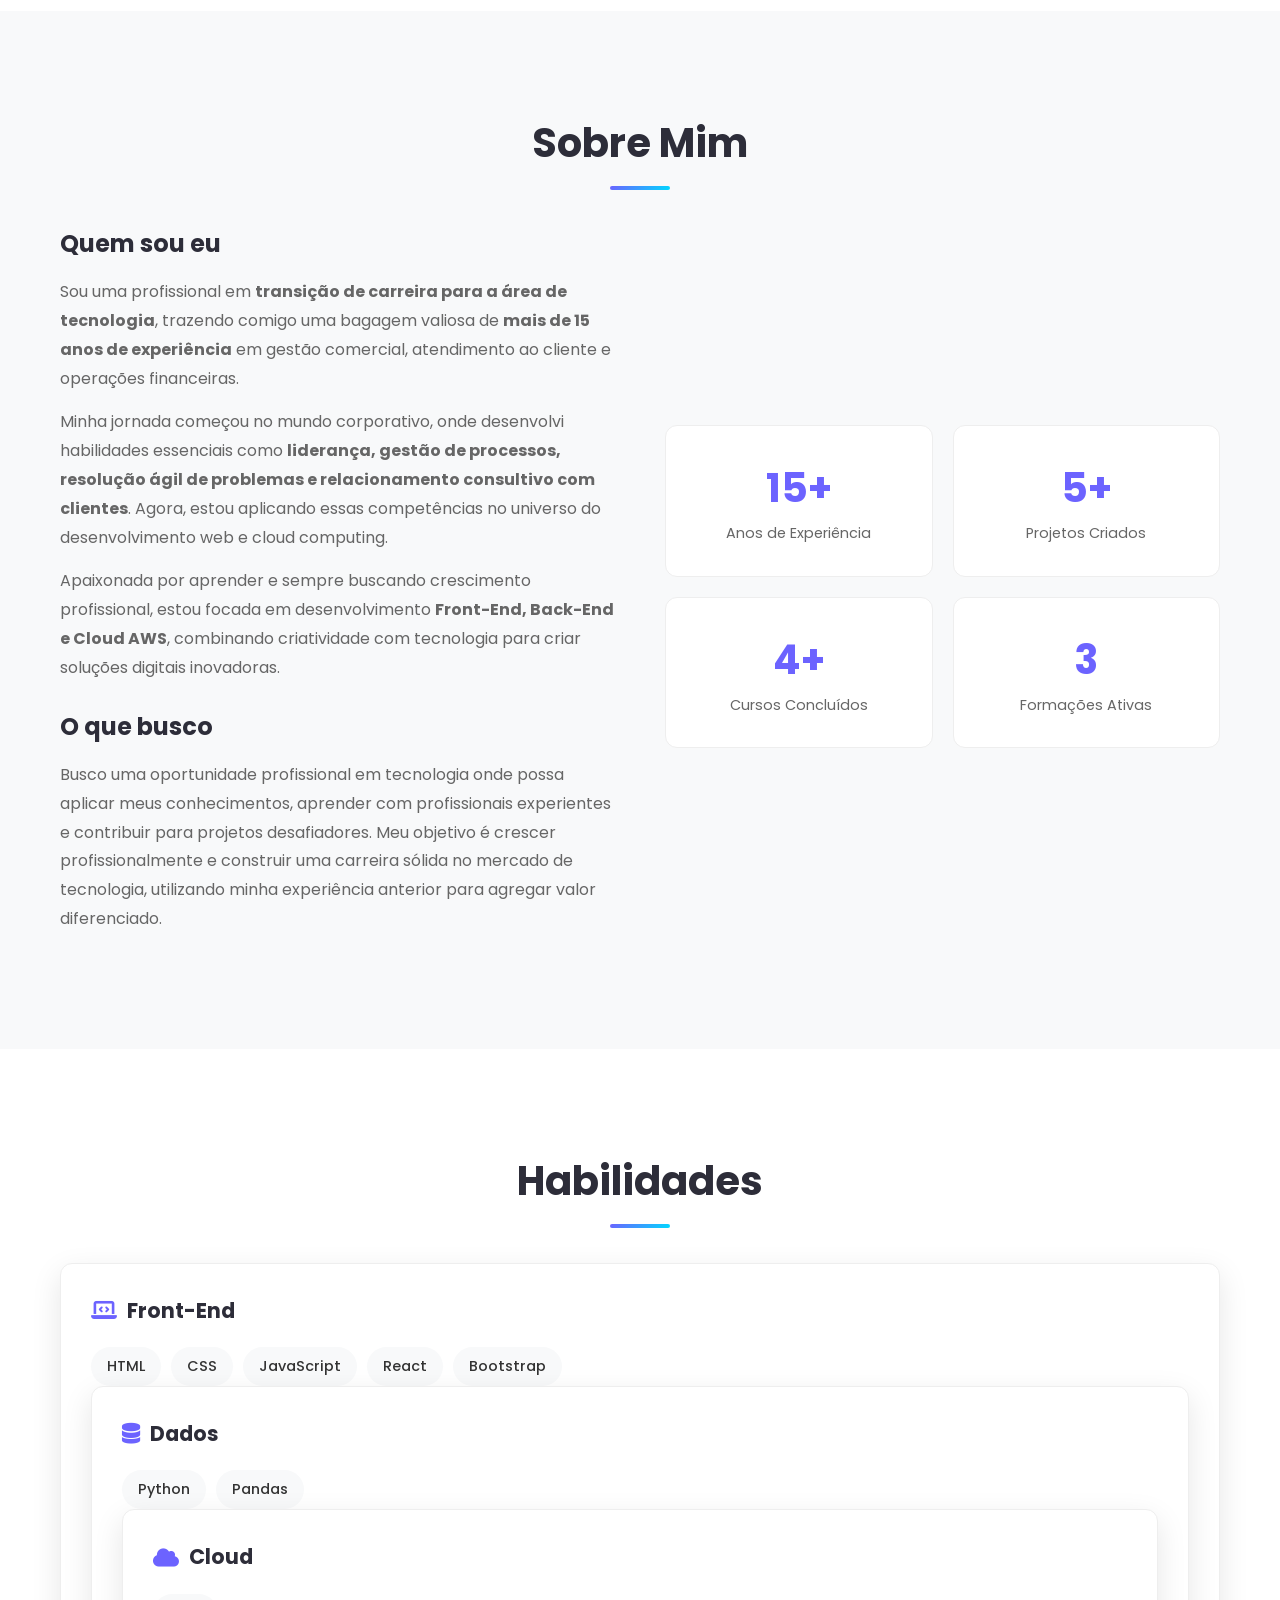
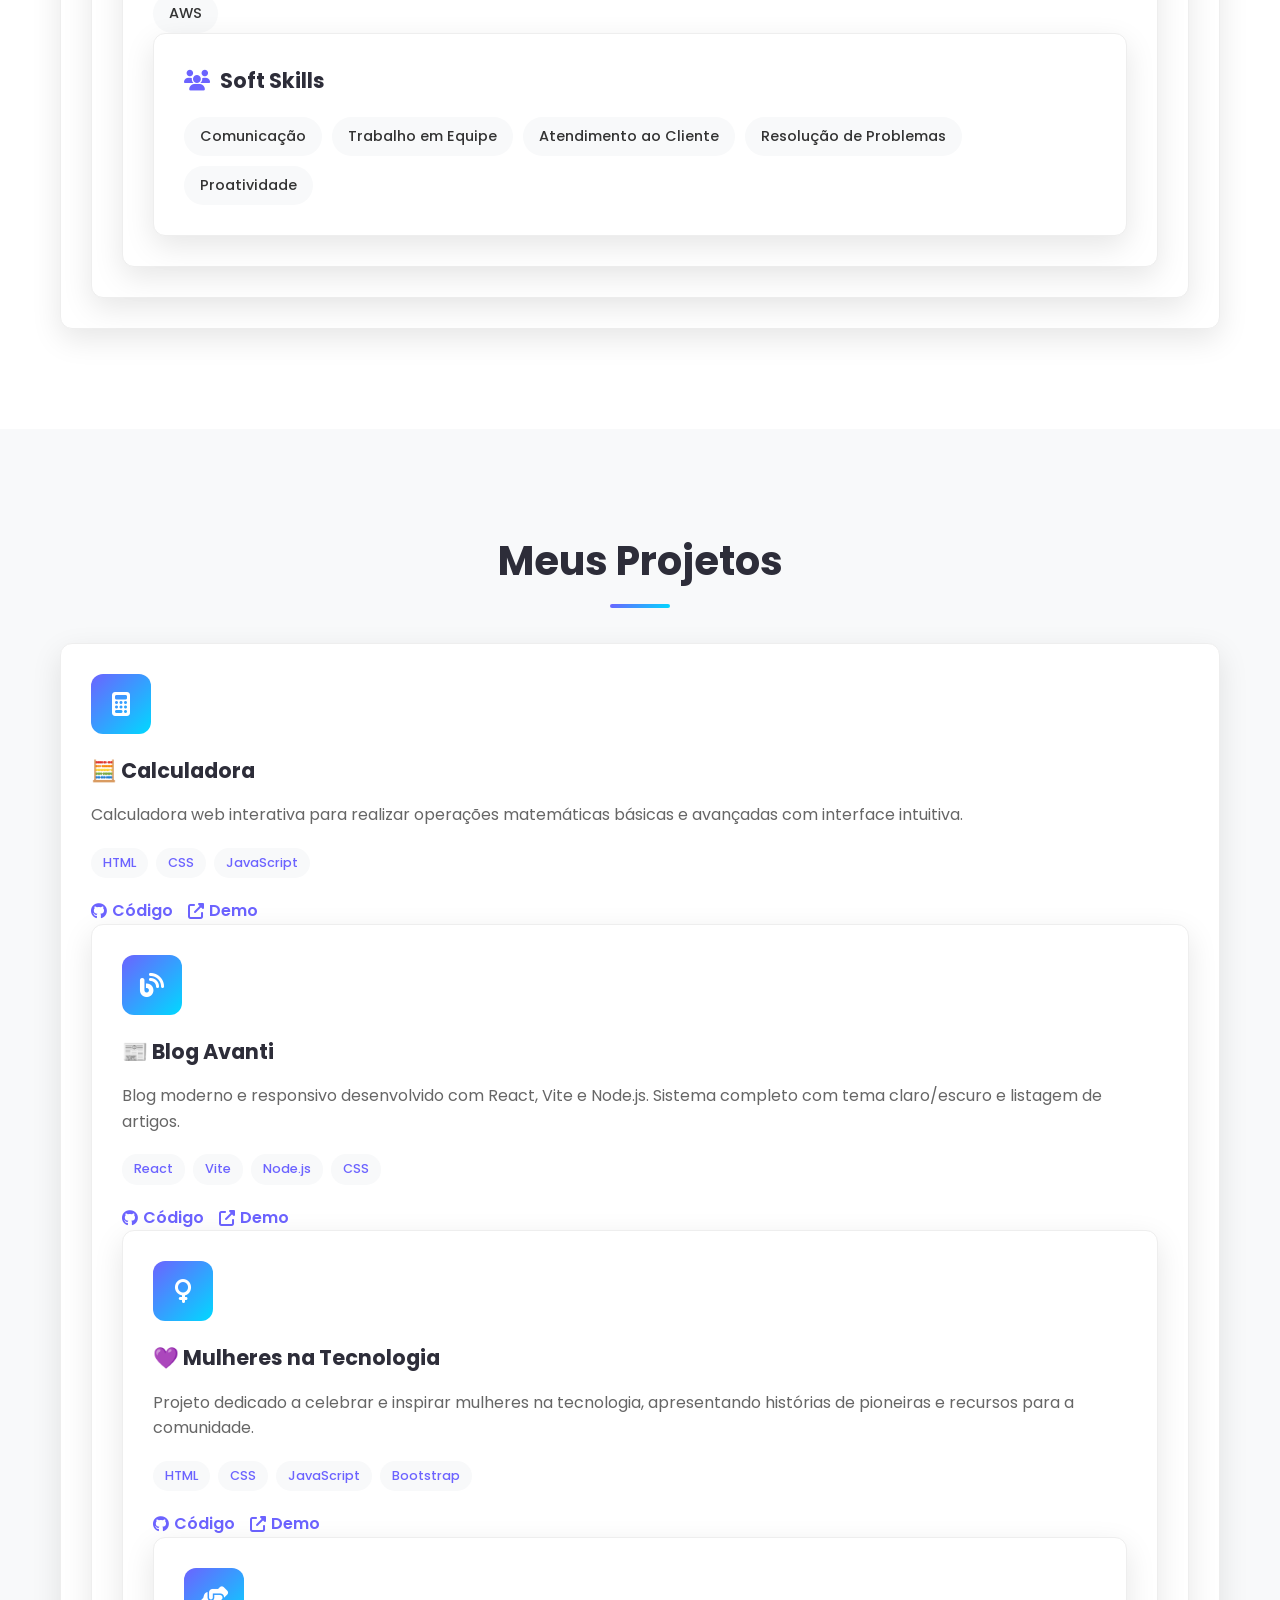
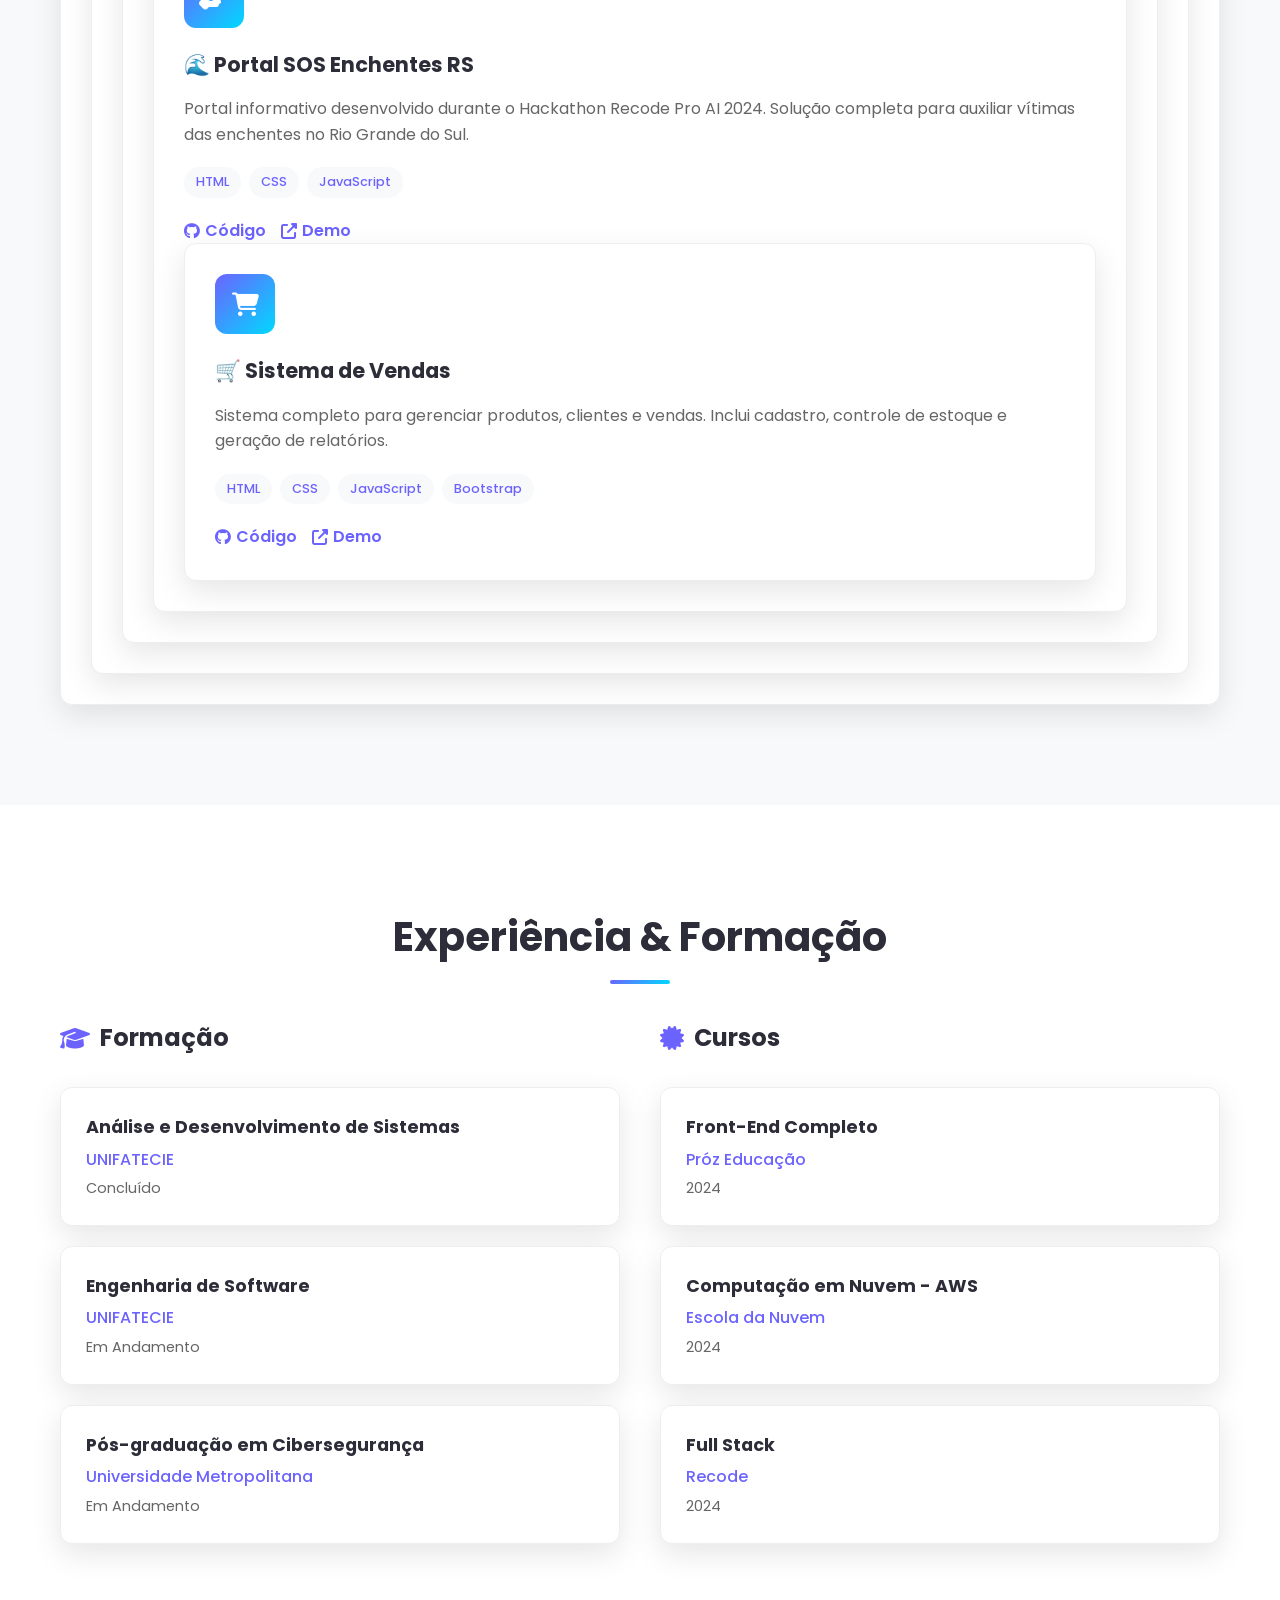
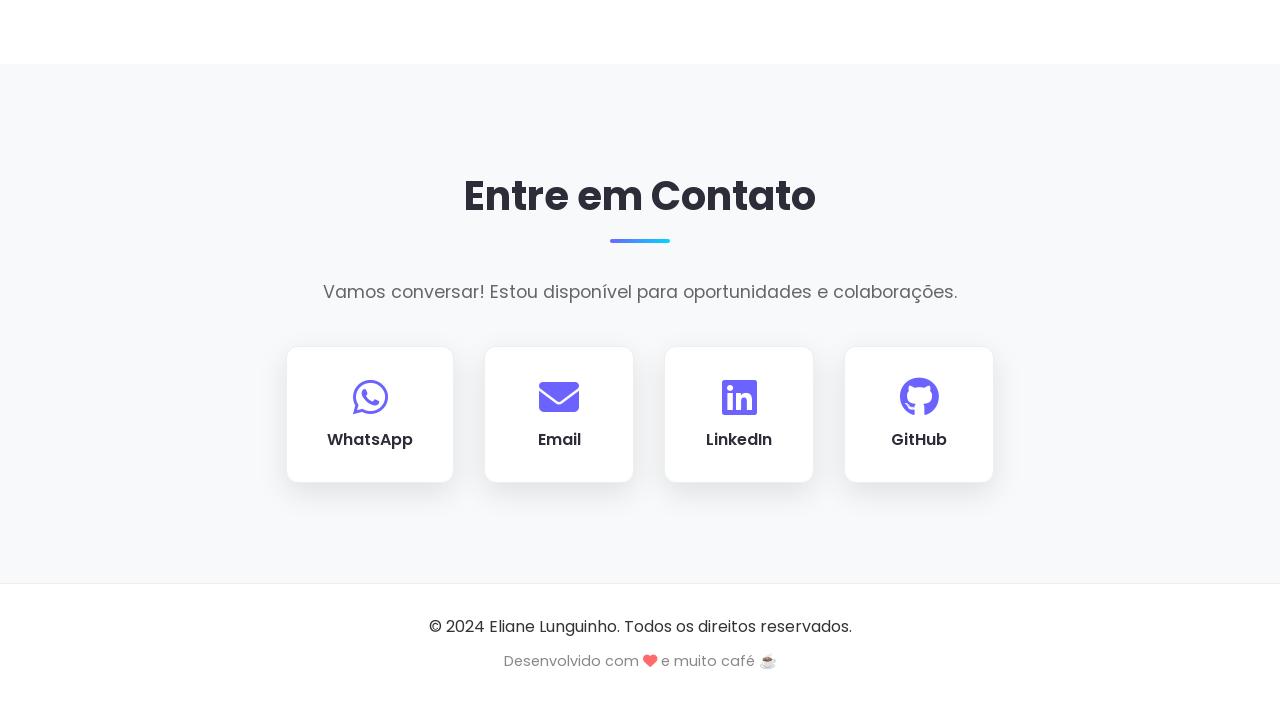
==== commit 76c8a8d4: "Atualiza estatísticas: 3 Formações Ativas" ====
--- a/index.html
+++ b/index.html
@@ -131,7 +131,7 @@
                     </div>
                     <div class="stat-item">
                         <span class="stat-number">3</span>
-                        <span class="stat-label">Formações em Andamento</span>
+                        <span class="stat-label">Formações Ativas</span>
                     </div>
                 </div>
     </section>
